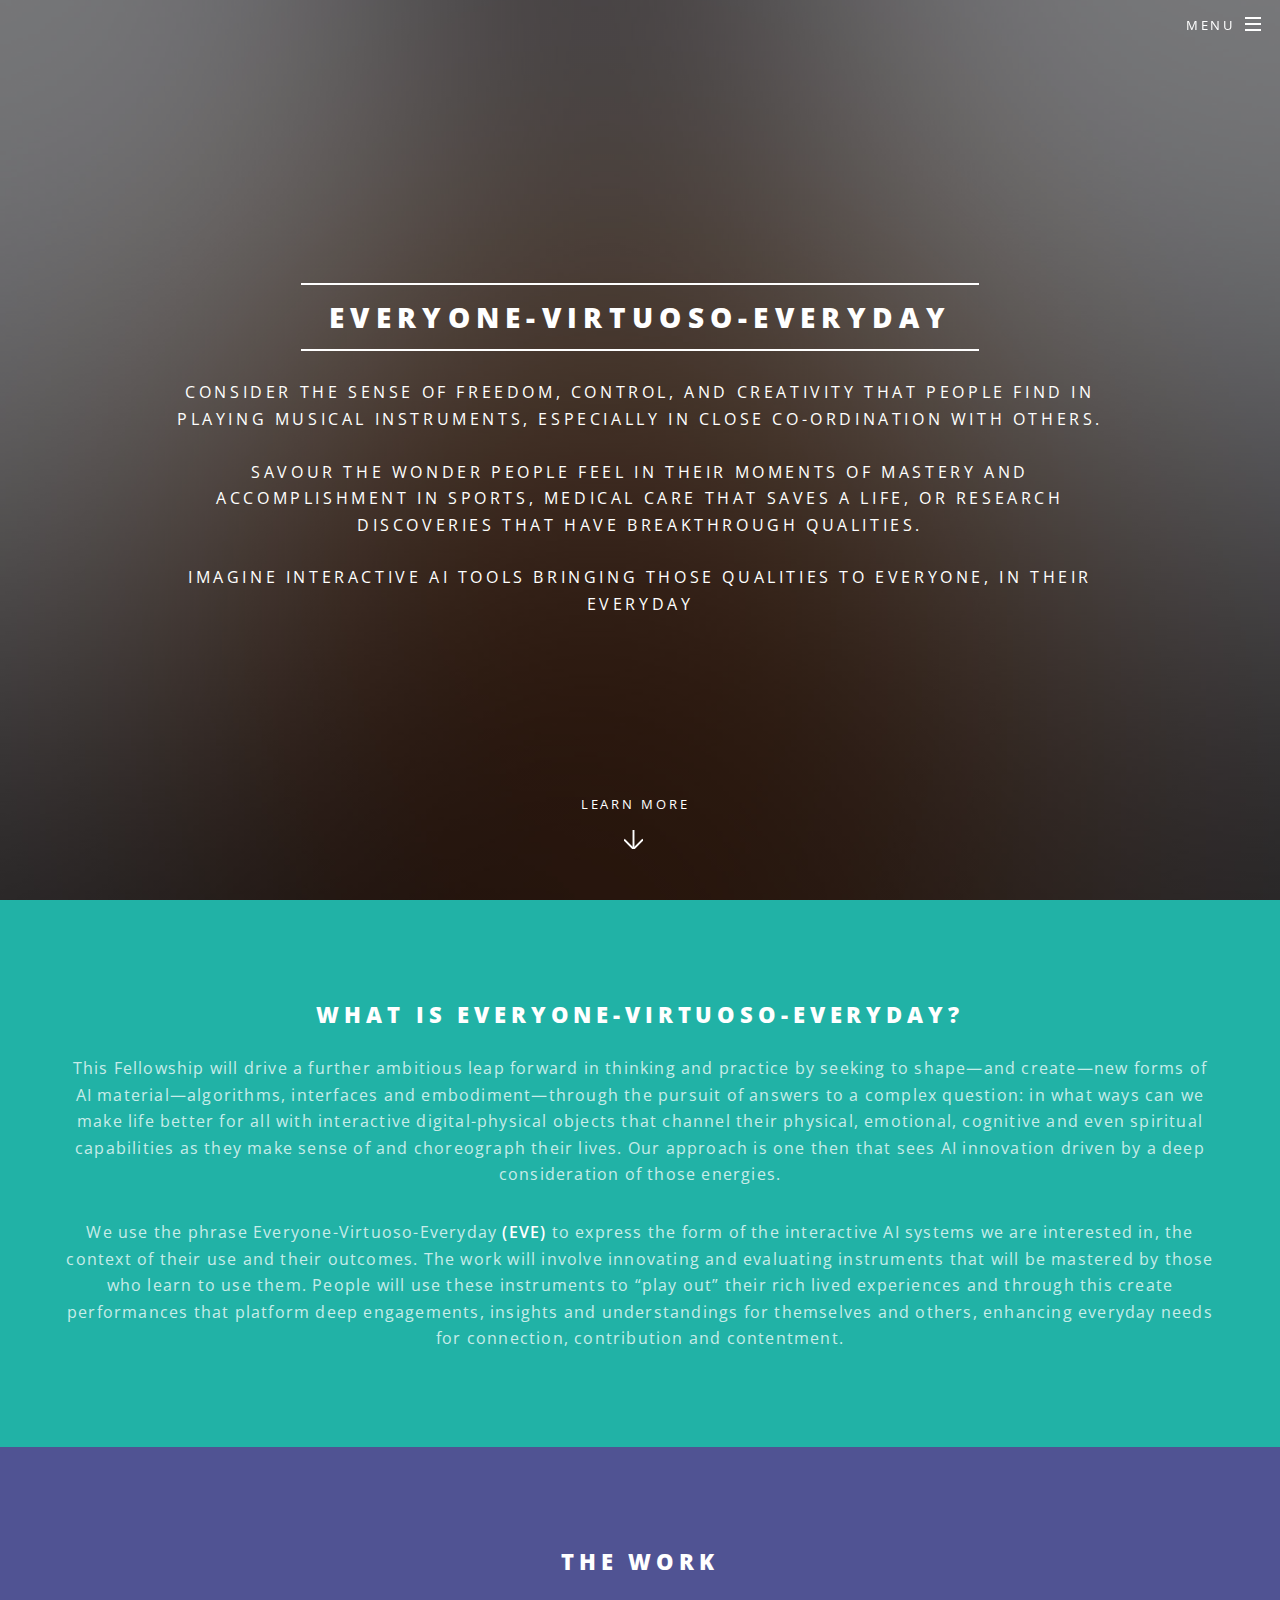
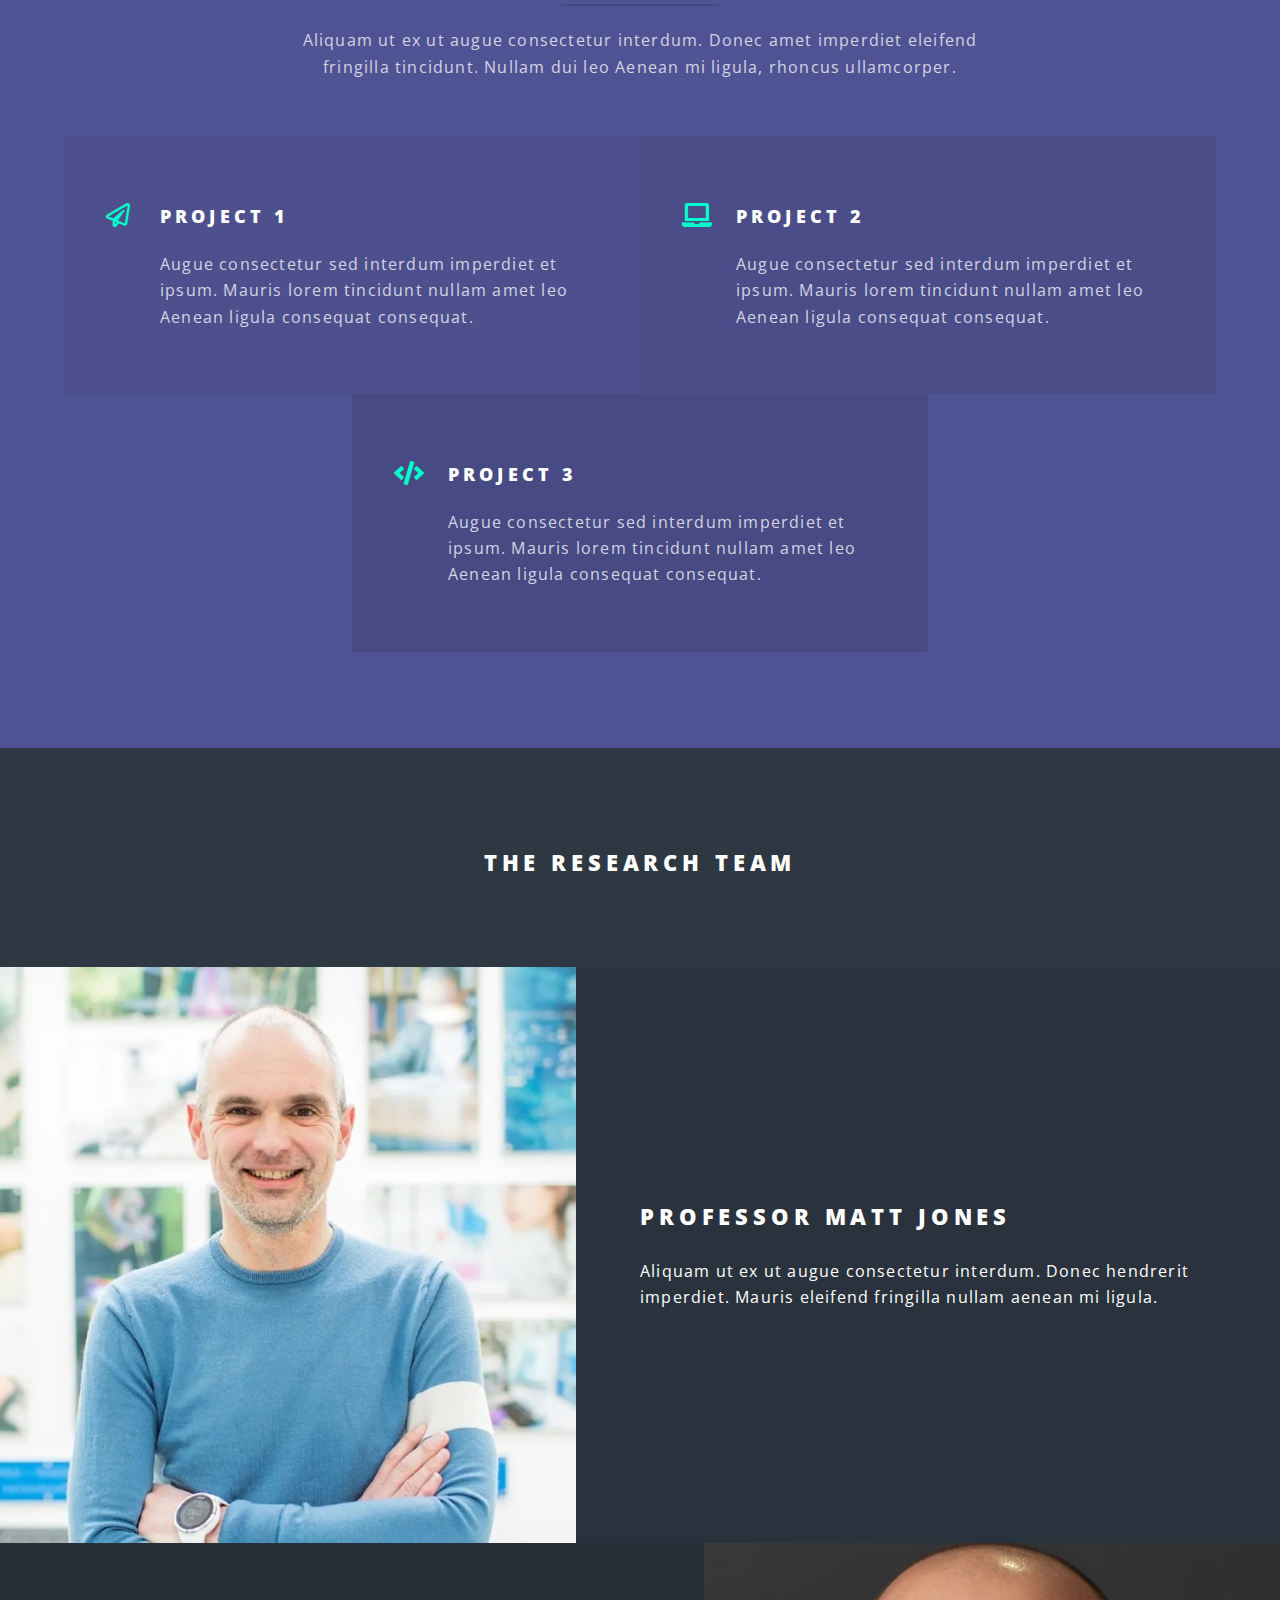
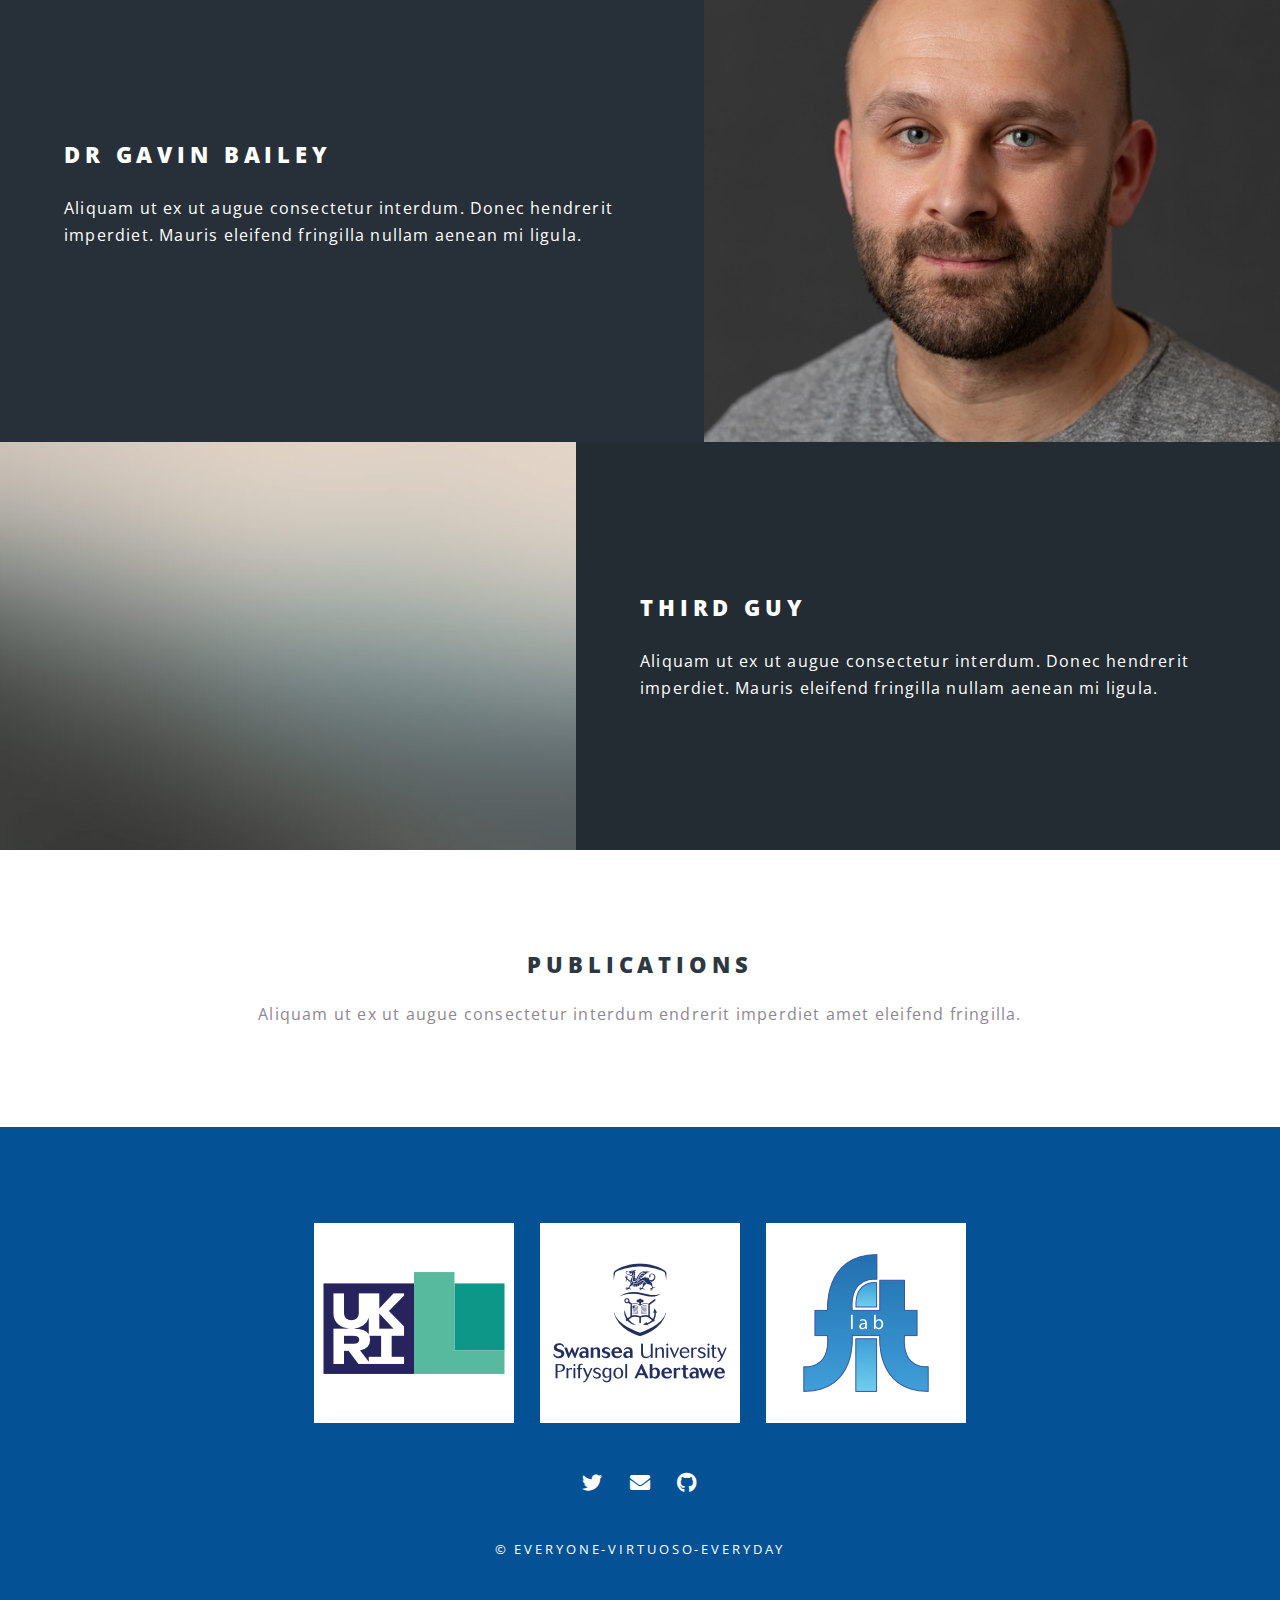
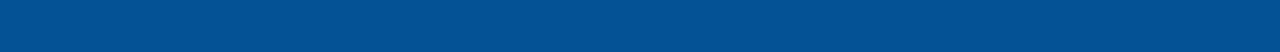
==== index.html @ 002401dd "initial" ====
<!DOCTYPE HTML>
<!--
	Spectral by HTML5 UP
	html5up.net | @ajlkn
	Free for personal and commercial use under the CCA 3.0 license (html5up.net/license)
-->
<html>
	<head>
		<title>Everyone-Virtuoso-Everyday</title>
		<meta charset="utf-8" />
		<meta name="viewport" content="width=device-width, initial-scale=1, user-scalable=no" />
		<link rel="stylesheet" href="assets/css/main.css" />
		<noscript><link rel="stylesheet" href="assets/css/noscript.css" /></noscript>
	</head>
	<body class="landing is-preload">

		<!-- Page Wrapper -->
			<div id="page-wrapper">

				<!-- Header -->
					<header id="header" class="alt">
						<h1><a href="index.html">Everyone-Virtuoso-Everyday</a></h1>
						<nav id="nav">
							<ul>
								<li class="special">
									<a href="#menu" class="menuToggle"><span>Menu</span></a>
									<div id="menu">
										<ul>
											<li><a href="index.html">Home</a></li>
											<li><a href="#Research">What?</a></li>
											<li><a href="#TheWork">The Work</a></li>
											<li><a href="#TheTeam">The Team</a></li>
<!--											<li><a hrefs="#">Log In</a></li>-->
										</ul>
									</div>
								</li>
							</ul>
						</nav>
					</header>

				<!-- Banner -->
					<section id="banner" >
						<div class="inner" >
							<h2>Everyone-Virtuoso-Everyday</h2>
							<p>Consider the sense of freedom, control, and creativity that people find in playing musical instruments, especially in close co-ordination with others.<br><br> 
									Savour the wonder people feel in their moments of mastery and accomplishment in sports, medical care that saves a life, or research discoveries that have breakthrough qualities.
									<br><br> Imagine interactive AI tools bringing those qualities to everyone, in their everyday</p>
						</div>
						<a href="#Research" class="more scrolly">Learn More</a>
					</section>

				<!-- Research -->
					<section id="Research" class="wrapper style1 special">
						<div class="inner">
							<div class="major">
								<h2>What is Everyone-Virtuoso-Everyday?</h2>
								<p>This Fellowship will drive a further ambitious leap forward in thinking and practice by seeking to shape—and create—new forms of AI material—algorithms, interfaces and embodiment—through the pursuit of answers to a complex question: in what ways can we make life better for all with interactive digital-physical objects that channel their physical, emotional, cognitive and even spiritual capabilities as they make sense of and choreograph their lives. Our approach is one then that sees AI innovation driven by a deep consideration of those energies.</p>
								
								<p>We use the phrase Everyone-Virtuoso-Everyday <b>(EVE)</b> to express the form of the interactive AI systems we are interested in, the context of their use and their outcomes. The work will involve innovating and evaluating instruments that will be mastered by those who learn to use them. People will use these instruments to “play out” their rich lived experiences and through this create performances that platform deep engagements, insights and understandings for themselves and others, enhancing everyday needs for connection, contribution and contentment.</p>
							</div>
<!--
							<ul class="icons major">
								<li><span class="icon fa-gem major style1"><span class="label">Lorem</span></span></li>
								<li><span class="icon fa-heart major style2"><span class="label">Ipsum</span></span></li>
								<li><span class="icon solid fa-code major style3"><span class="label">Dolor</span></span></li>
							</ul>
-->
						</div>
					</section>
				
				<!-- TheWork -->
					<section id="TheWork" class="wrapper style3 special">
						<div class="inner">
							<header class="major">
								<h2>The Work</h2>
								<p>Aliquam ut ex ut augue consectetur interdum. Donec amet imperdiet eleifend<br />
								fringilla tincidunt. Nullam dui leo Aenean mi ligula, rhoncus ullamcorper.</p>
							</header>
							<ul class="features">
								<li class="icon fa-paper-plane">
									<h3>Project 1</h3>
									<p>Augue consectetur sed interdum imperdiet et ipsum. Mauris lorem tincidunt nullam amet leo Aenean ligula consequat consequat.</p>
								</li>
								<li class="icon solid fa-laptop">
									<h3>Project 2</h3>
									<p>Augue consectetur sed interdum imperdiet et ipsum. Mauris lorem tincidunt nullam amet leo Aenean ligula consequat consequat.</p>
								</li>
								<li class="icon solid fa-code">
									<h3>Project 3</h3>
									<p>Augue consectetur sed interdum imperdiet et ipsum. Mauris lorem tincidunt nullam amet leo Aenean ligula consequat consequat.</p>
								</li>
<!--
								<li class="icon solid fa-headphones-alt">
									<h3>Project 4</h3>
									<p>Augue consectetur sed interdum imperdiet et ipsum. Mauris lorem tincidunt nullam amet leo Aenean ligula consequat consequat.</p>
								</li>
								<li class="icon fa-heart">
									<h3>Project 5</h3>
									<p>Augue consectetur sed interdum imperdiet et ipsum. Mauris lorem tincidunt nullam amet leo Aenean ligula consequat consequat.</p>
								</li>
								<li class="icon fa-flag">
									<h3>Project 6</h3>
									<p>Augue consectetur sed interdum imperdiet et ipsum. Mauris lorem tincidunt nullam amet leo Aenean ligula consequat consequat.</p>
								</li>
-->
							</ul>
						</div>
					</section>
				
				<!-- TheTeam -->
					<section id="TheTeam" class="wrapper style2 special">
						<div class="inner">
								<h2>The Research Team</h2>
<!--
-->
						</div>
					</section>
					<section id="TheTeamList" class="wrapper alt style2">
						<section class="spotlight">
							<div class="image"><img src="images/Matt_Jones.jpg" alt="" /></div>
							<div class="content">
								<h2>Professor Matt Jones</h2>
								<p>Aliquam ut ex ut augue consectetur interdum. Donec hendrerit imperdiet. Mauris eleifend fringilla nullam aenean mi ligula.</p>
							</div>
						</section>
						<section class="spotlight">
							<div class="image"><img src="images/Gavin_Bailey.jpg" alt="" /></div>
							<div class="content">
								<h2>Dr Gavin Bailey</h2>
								<p>Aliquam ut ex ut augue consectetur interdum. Donec hendrerit imperdiet. Mauris eleifend fringilla nullam aenean mi ligula.</p>
							</div>
						</section>
						<section class="spotlight">
							<div class="image"><img src="images/pic03.jpg" alt="" /></div>
							<div class="content">
								<h2>Third Guy</h2>
								<p>Aliquam ut ex ut augue consectetur interdum. Donec hendrerit imperdiet. Mauris eleifend fringilla nullam aenean mi ligula.</p>
							</div>
						</section>
					</section>

				

				<!-- CTA -->
					<section id="cta" class="wrapper style5 special">
						<div class="major">
							<header>
								<h2>Publications</h2>
								<p>Aliquam ut ex ut augue consectetur interdum endrerit imperdiet amet eleifend fringilla.</p>
							</header>
							
						</div>
					</section>

				<!-- Footer -->
					<footer id="footer">
						<ul class="icons">
							<li><img src="images/epsrc.png" alt="" /></li>
							<li><img src="images/swansea-university.png" alt="" /></li>
							<li><img src="images/fit-lab.png" alt="" /></li>
						</ul>
						<ul class="icons">
							<li><a href="#" class="icon brands fa-twitter"><span class="label">Twitter</span></a></li>
<!--							<li><a href="#" class="icon brands fa-facebook-f"><span class="label">Facebook</span></a></li>-->
<!--							<li><a href="#" class="icon brands fa-instagram"><span class="label">Instagram</span></a></li>-->
<!--							<li><a href="#" class="icon brands fa-dribbble"><span class="label">Dribbble</span></a></li>-->
							<li><a href="#" class="icon solid fa-envelope"><span class="label">Email</span></a></li>
							<li><a href="#" class="icon brands fa-github"><span class="label">Github</span></a></li>
						</ul>
						<ul class="copyright">
							<li>&copy; Everyone-Virtuoso-Everyday</li>
<!--							<li>Design: <a href="http://html5up.net">HTML5 UP</a></li>-->
						</ul>
					</footer>

			</div>

		<!-- Scripts -->
			<script src="assets/js/jquery.min.js"></script>
			<script src="assets/js/jquery.scrollex.min.js"></script>
			<script src="assets/js/jquery.scrolly.min.js"></script>
			<script src="assets/js/browser.min.js"></script>
			<script src="assets/js/breakpoints.min.js"></script>
			<script src="assets/js/util.js"></script>
			<script src="assets/js/main.js"></script>

	</body>
</html>
---- assets/css/main.css ----
@import url(fontawesome-all.min.css);
@import url("https://fonts.googleapis.com/css?family=Open+Sans:400,400italic,600,600italic,800,800italic");

/*
	Spectral by HTML5 UP
	html5up.net | @ajlkn
	Free for personal and commercial use under the CCA 3.0 license (html5up.net/license)
*/

html, body, div, span, applet, object,
iframe, h1, h2, h3, h4, h5, h6, p, blockquote,
pre, a, abbr, acronym, address, big, cite,
code, del, dfn, em, img, ins, kbd, q, s, samp,
small, strike, strong, sub, sup, tt, var, b,
u, i, center, dl, dt, dd, ol, ul, li, fieldset,
form, label, legend, table, caption, tbody,
tfoot, thead, tr, th, td, article, aside,
canvas, details, embed, figure, figcaption,
footer, header, hgroup, menu, nav, output, ruby,
section, summary, time, mark, audio, video {
	margin: 0;
	padding: 0;
	border: 0;
	font-size: 100%;
	font: inherit;
	vertical-align: baseline;}

article, aside, details, figcaption, figure,
footer, header, hgroup, menu, nav, section {
	display: block;}

body {
	line-height: 1;
}

ol, ul {
	list-style: none;
}

blockquote, q {
	quotes: none;
}

	blockquote:before, blockquote:after, q:before, q:after {
		content: '';
		content: none;
	}

table {
	border-collapse: collapse;
	border-spacing: 0;
}

body {
	-webkit-text-size-adjust: none;
}

mark {
	background-color: transparent;
	color: inherit;
}

input::-moz-focus-inner {
	border: 0;
	padding: 0;
}

input, select, textarea {
	-moz-appearance: none;
	-webkit-appearance: none;
	-ms-appearance: none;
	appearance: none;
}

/* Basic */

	@-ms-viewport {
		width: device-width;
	}

	html {
		box-sizing: border-box;
	}

	*, *:before, *:after {
		box-sizing: inherit;
	}

	body {
		background: #2e3842;
	}

		body.is-preload *, body.is-preload *:before, body.is-preload *:after {
			-moz-animation: none !important;
			-webkit-animation: none !important;
			-ms-animation: none !important;
			animation: none !important;
			-moz-transition: none !important;
			-webkit-transition: none !important;
			-ms-transition: none !important;
			transition: none !important;
		}

	body, input, select, textarea {
		color: #fff;
		font-family: "Open Sans", Helvetica, sans-serif;
		font-size: 15pt;
		font-weight: 400;
		letter-spacing: 0.075em;
		line-height: 1.65em;
	}

		@media screen and (max-width: 1680px) {

			body, input, select, textarea {
				font-size: 13pt;
			}

		}

		@media screen and (max-width: 1280px) {

			body, input, select, textarea {
				font-size: 12pt;
			}

		}

		@media screen and (max-width: 736px) {

			body, input, select, textarea {
				font-size: 11pt;
				letter-spacing: 0.0375em;
			}

		}

	a {
		-moz-transition: color 0.2s ease, border-bottom-color 0.2s ease;
		-webkit-transition: color 0.2s ease, border-bottom-color 0.2s ease;
		-ms-transition: color 0.2s ease, border-bottom-color 0.2s ease;
		transition: color 0.2s ease, border-bottom-color 0.2s ease;
		border-bottom: dotted 1px;
		color: inherit;
		text-decoration: none;
	}

		a:hover {
			border-bottom-color: transparent;
		}

	strong, b {
		color: #fff;
		font-weight: 600;
	}

	em, i {
		font-style: italic;
	}

	p {
		margin: 0 0 2em 0;
	}

	h1, h2, h3, h4, h5, h6 {
		color: #fff;
		font-weight: 800;
		letter-spacing: 0.225em;
		line-height: 1em;
		margin: 0 0 1em 0;
		text-transform: uppercase;
	}

		h1 a, h2 a, h3 a, h4 a, h5 a, h6 a {
			color: inherit;
			text-decoration: none;
		}

	h2 {
		font-size: 1.35em;
		line-height: 1.75em;
	}

		@media screen and (max-width: 736px) {

			h2 {
				font-size: 1.1em;
				line-height: 1.65em;
			}

		}

	h3 {
		font-size: 1.15em;
		line-height: 1.75em;
	}

		@media screen and (max-width: 736px) {

			h3 {
				font-size: 1em;
				line-height: 1.65em;
			}

		}

	h4 {
		font-size: 1em;
		line-height: 1.5em;
	}

	h5 {
		font-size: 0.8em;
		line-height: 1.5em;
	}

	h6 {
		font-size: 0.7em;
		line-height: 1.5em;
	}

	sub {
		font-size: 0.8em;
		position: relative;
		top: 0.5em;
	}

	sup {
		font-size: 0.8em;
		position: relative;
		top: -0.5em;
	}

	hr {
		border: 0;
		border-bottom: solid 2px #fff;
		margin: 3em 0;
	}

		hr.major {
			margin: 4.5em 0;
		}

	blockquote {
		border-left: solid 4px #fff;
		font-style: italic;
		margin: 0 0 2em 0;
		padding: 0.5em 0 0.5em 2em;
	}

	code {
		background: rgba(144, 144, 144, 0.25);
		border-radius: 3px;
		font-family: "Courier New", monospace;
		font-size: 0.9em;
		letter-spacing: 0;
		margin: 0 0.25em;
		padding: 0.25em 0.65em;
	}

	pre {
		-webkit-overflow-scrolling: touch;
		font-family: "Courier New", monospace;
		font-size: 0.9em;
		margin: 0 0 2em 0;
	}

		pre code {
			display: block;
			line-height: 1.75em;
			padding: 1em 1.5em;
			overflow-x: auto;
		}

	.align-left {
		text-align: left;
	}

	.align-center {
		text-align: center;
	}

	.align-right {
		text-align: right;
	}

/* Row */

	.row {
		display: flex;
		flex-wrap: wrap;
		box-sizing: border-box;
		align-items: stretch;
	}

		.row > * {
			box-sizing: border-box;
		}

		.row.gtr-uniform > * > :last-child {
			margin-bottom: 0;
		}

		.row.aln-left {
			justify-content: flex-start;
		}

		.row.aln-center {
			justify-content: center;
		}

		.row.aln-right {
			justify-content: flex-end;
		}

		.row.aln-top {
			align-items: flex-start;
		}

		.row.aln-middle {
			align-items: center;
		}

		.row.aln-bottom {
			align-items: flex-end;
		}

		.row > .imp {
			order: -1;
		}

		.row > .col-1 {
			width: 8.33333%;
		}

		.row > .off-1 {
			margin-left: 8.33333%;
		}

		.row > .col-2 {
			width: 16.66667%;
		}

		.row > .off-2 {
			margin-left: 16.66667%;
		}

		.row > .col-3 {
			width: 25%;
		}

		.row > .off-3 {
			margin-left: 25%;
		}

		.row > .col-4 {
			width: 33.33333%;
		}

		.row > .off-4 {
			margin-left: 33.33333%;
		}

		.row > .col-5 {
			width: 41.66667%;
		}

		.row > .off-5 {
			margin-left: 41.66667%;
		}

		.row > .col-6 {
			width: 50%;
		}

		.row > .off-6 {
			margin-left: 50%;
		}

		.row > .col-7 {
			width: 58.33333%;
		}

		.row > .off-7 {
			margin-left: 58.33333%;
		}

		.row > .col-8 {
			width: 66.66667%;
		}

		.row > .off-8 {
			margin-left: 66.66667%;
		}

		.row > .col-9 {
			width: 75%;
		}

		.row > .off-9 {
			margin-left: 75%;
		}

		.row > .col-10 {
			width: 83.33333%;
		}

		.row > .off-10 {
			margin-left: 83.33333%;
		}

		.row > .col-11 {
			width: 91.66667%;
		}

		.row > .off-11 {
			margin-left: 91.66667%;
		}

		.row > .col-12 {
			width: 100%;
		}

		.row > .off-12 {
			margin-left: 100%;
		}

		.row.gtr-0 {
			margin-top: 0;
			margin-left: 0em;
		}

			.row.gtr-0 > * {
				padding: 0 0 0 0em;
			}

			.row.gtr-0.gtr-uniform {
				margin-top: 0em;
			}

				.row.gtr-0.gtr-uniform > * {
					padding-top: 0em;
				}

		.row.gtr-25 {
			margin-top: 0;
			margin-left: -0.375em;
		}

			.row.gtr-25 > * {
				padding: 0 0 0 0.375em;
			}

			.row.gtr-25.gtr-uniform {
				margin-top: -0.375em;
			}

				.row.gtr-25.gtr-uniform > * {
					padding-top: 0.375em;
				}

		.row.gtr-50 {
			margin-top: 0;
			margin-left: -0.75em;
		}

			.row.gtr-50 > * {
				padding: 0 0 0 0.75em;
			}

			.row.gtr-50.gtr-uniform {
				margin-top: -0.75em;
			}

				.row.gtr-50.gtr-uniform > * {
					padding-top: 0.75em;
				}

		.row {
			margin-top: 0;
			margin-left: -1.5em;
		}

			.row > * {
				padding: 0 0 0 1.5em;
			}

			.row.gtr-uniform {
				margin-top: -1.5em;
			}

				.row.gtr-uniform > * {
					padding-top: 1.5em;
				}

		.row.gtr-150 {
			margin-top: 0;
			margin-left: -2.25em;
		}

			.row.gtr-150 > * {
				padding: 0 0 0 2.25em;
			}

			.row.gtr-150.gtr-uniform {
				margin-top: -2.25em;
			}

				.row.gtr-150.gtr-uniform > * {
					padding-top: 2.25em;
				}

		.row.gtr-200 {
			margin-top: 0;
			margin-left: -3em;
		}

			.row.gtr-200 > * {
				padding: 0 0 0 3em;
			}

			.row.gtr-200.gtr-uniform {
				margin-top: -3em;
			}

				.row.gtr-200.gtr-uniform > * {
					padding-top: 3em;
				}

		@media screen and (max-width: 1680px) {

			.row {
				display: flex;
				flex-wrap: wrap;
				box-sizing: border-box;
				align-items: stretch;
			}

				.row > * {
					box-sizing: border-box;
				}

				.row.gtr-uniform > * > :last-child {
					margin-bottom: 0;
				}

				.row.aln-left {
					justify-content: flex-start;
				}

				.row.aln-center {
					justify-content: center;
				}

				.row.aln-right {
					justify-content: flex-end;
				}

				.row.aln-top {
					align-items: flex-start;
				}

				.row.aln-middle {
					align-items: center;
				}

				.row.aln-bottom {
					align-items: flex-end;
				}

				.row > .imp-xlarge {
					order: -1;
				}

				.row > .col-1-xlarge {
					width: 8.33333%;
				}

				.row > .off-1-xlarge {
					margin-left: 8.33333%;
				}

				.row > .col-2-xlarge {
					width: 16.66667%;
				}

				.row > .off-2-xlarge {
					margin-left: 16.66667%;
				}

				.row > .col-3-xlarge {
					width: 25%;
				}

				.row > .off-3-xlarge {
					margin-left: 25%;
				}

				.row > .col-4-xlarge {
					width: 33.33333%;
				}

				.row > .off-4-xlarge {
					margin-left: 33.33333%;
				}

				.row > .col-5-xlarge {
					width: 41.66667%;
				}

				.row > .off-5-xlarge {
					margin-left: 41.66667%;
				}

				.row > .col-6-xlarge {
					width: 50%;
				}

				.row > .off-6-xlarge {
					margin-left: 50%;
				}

				.row > .col-7-xlarge {
					width: 58.33333%;
				}

				.row > .off-7-xlarge {
					margin-left: 58.33333%;
				}

				.row > .col-8-xlarge {
					width: 66.66667%;
				}

				.row > .off-8-xlarge {
					margin-left: 66.66667%;
				}

				.row > .col-9-xlarge {
					width: 75%;
				}

				.row > .off-9-xlarge {
					margin-left: 75%;
				}

				.row > .col-10-xlarge {
					width: 83.33333%;
				}

				.row > .off-10-xlarge {
					margin-left: 83.33333%;
				}

				.row > .col-11-xlarge {
					width: 91.66667%;
				}

				.row > .off-11-xlarge {
					margin-left: 91.66667%;
				}

				.row > .col-12-xlarge {
					width: 100%;
				}

				.row > .off-12-xlarge {
					margin-left: 100%;
				}

				.row.gtr-0 {
					margin-top: 0;
					margin-left: 0em;
				}

					.row.gtr-0 > * {
						padding: 0 0 0 0em;
					}

					.row.gtr-0.gtr-uniform {
						margin-top: 0em;
					}

						.row.gtr-0.gtr-uniform > * {
							padding-top: 0em;
						}

				.row.gtr-25 {
					margin-top: 0;
					margin-left: -0.375em;
				}

					.row.gtr-25 > * {
						padding: 0 0 0 0.375em;
					}

					.row.gtr-25.gtr-uniform {
						margin-top: -0.375em;
					}

						.row.gtr-25.gtr-uniform > * {
							padding-top: 0.375em;
						}

				.row.gtr-50 {
					margin-top: 0;
					margin-left: -0.75em;
				}

					.row.gtr-50 > * {
						padding: 0 0 0 0.75em;
					}

					.row.gtr-50.gtr-uniform {
						margin-top: -0.75em;
					}

						.row.gtr-50.gtr-uniform > * {
							padding-top: 0.75em;
						}

				.row {
					margin-top: 0;
					margin-left: -1.5em;
				}

					.row > * {
						padding: 0 0 0 1.5em;
					}

					.row.gtr-uniform {
						margin-top: -1.5em;
					}

						.row.gtr-uniform > * {
							padding-top: 1.5em;
						}

				.row.gtr-150 {
					margin-top: 0;
					margin-left: -2.25em;
				}

					.row.gtr-150 > * {
						padding: 0 0 0 2.25em;
					}

					.row.gtr-150.gtr-uniform {
						margin-top: -2.25em;
					}

						.row.gtr-150.gtr-uniform > * {
							padding-top: 2.25em;
						}

				.row.gtr-200 {
					margin-top: 0;
					margin-left: -3em;
				}

					.row.gtr-200 > * {
						padding: 0 0 0 3em;
					}

					.row.gtr-200.gtr-uniform {
						margin-top: -3em;
					}

						.row.gtr-200.gtr-uniform > * {
							padding-top: 3em;
						}

		}

		@media screen and (max-width: 1280px) {

			.row {
				display: flex;
				flex-wrap: wrap;
				box-sizing: border-box;
				align-items: stretch;
			}

				.row > * {
					box-sizing: border-box;
				}

				.row.gtr-uniform > * > :last-child {
					margin-bottom: 0;
				}

				.row.aln-left {
					justify-content: flex-start;
				}

				.row.aln-center {
					justify-content: center;
				}

				.row.aln-right {
					justify-content: flex-end;
				}

				.row.aln-top {
					align-items: flex-start;
				}

				.row.aln-middle {
					align-items: center;
				}

				.row.aln-bottom {
					align-items: flex-end;
				}

				.row > .imp-large {
					order: -1;
				}

				.row > .col-1-large {
					width: 8.33333%;
				}

				.row > .off-1-large {
					margin-left: 8.33333%;
				}

				.row > .col-2-large {
					width: 16.66667%;
				}

				.row > .off-2-large {
					margin-left: 16.66667%;
				}

				.row > .col-3-large {
					width: 25%;
				}

				.row > .off-3-large {
					margin-left: 25%;
				}

				.row > .col-4-large {
					width: 33.33333%;
				}

				.row > .off-4-large {
					margin-left: 33.33333%;
				}

				.row > .col-5-large {
					width: 41.66667%;
				}

				.row > .off-5-large {
					margin-left: 41.66667%;
				}

				.row > .col-6-large {
					width: 50%;
				}

				.row > .off-6-large {
					margin-left: 50%;
				}

				.row > .col-7-large {
					width: 58.33333%;
				}

				.row > .off-7-large {
					margin-left: 58.33333%;
				}

				.row > .col-8-large {
					width: 66.66667%;
				}

				.row > .off-8-large {
					margin-left: 66.66667%;
				}

				.row > .col-9-large {
					width: 75%;
				}

				.row > .off-9-large {
					margin-left: 75%;
				}

				.row > .col-10-large {
					width: 83.33333%;
				}

				.row > .off-10-large {
					margin-left: 83.33333%;
				}

				.row > .col-11-large {
					width: 91.66667%;
				}

				.row > .off-11-large {
					margin-left: 91.66667%;
				}

				.row > .col-12-large {
					width: 100%;
				}

				.row > .off-12-large {
					margin-left: 100%;
				}

				.row.gtr-0 {
					margin-top: 0;
					margin-left: 0em;
				}

					.row.gtr-0 > * {
						padding: 0 0 0 0em;
					}

					.row.gtr-0.gtr-uniform {
						margin-top: 0em;
					}

						.row.gtr-0.gtr-uniform > * {
							padding-top: 0em;
						}

				.row.gtr-25 {
					margin-top: 0;
					margin-left: -0.375em;
				}

					.row.gtr-25 > * {
						padding: 0 0 0 0.375em;
					}

					.row.gtr-25.gtr-uniform {
						margin-top: -0.375em;
					}

						.row.gtr-25.gtr-uniform > * {
							padding-top: 0.375em;
						}

				.row.gtr-50 {
					margin-top: 0;
					margin-left: -0.75em;
				}

					.row.gtr-50 > * {
						padding: 0 0 0 0.75em;
					}

					.row.gtr-50.gtr-uniform {
						margin-top: -0.75em;
					}

						.row.gtr-50.gtr-uniform > * {
							padding-top: 0.75em;
						}

				.row {
					margin-top: 0;
					margin-left: -1.5em;
				}

					.row > * {
						padding: 0 0 0 1.5em;
					}

					.row.gtr-uniform {
						margin-top: -1.5em;
					}

						.row.gtr-uniform > * {
							padding-top: 1.5em;
						}

				.row.gtr-150 {
					margin-top: 0;
					margin-left: -2.25em;
				}

					.row.gtr-150 > * {
						padding: 0 0 0 2.25em;
					}

					.row.gtr-150.gtr-uniform {
						margin-top: -2.25em;
					}

						.row.gtr-150.gtr-uniform > * {
							padding-top: 2.25em;
						}

				.row.gtr-200 {
					margin-top: 0;
					margin-left: -3em;
				}

					.row.gtr-200 > * {
						padding: 0 0 0 3em;
					}

					.row.gtr-200.gtr-uniform {
						margin-top: -3em;
					}

						.row.gtr-200.gtr-uniform > * {
							padding-top: 3em;
						}

		}

		@media screen and (max-width: 980px) {

			.row {
				display: flex;
				flex-wrap: wrap;
				box-sizing: border-box;
				align-items: stretch;
			}

				.row > * {
					box-sizing: border-box;
				}

				.row.gtr-uniform > * > :last-child {
					margin-bottom: 0;
				}

				.row.aln-left {
					justify-content: flex-start;
				}

				.row.aln-center {
					justify-content: center;
				}

				.row.aln-right {
					justify-content: flex-end;
				}

				.row.aln-top {
					align-items: flex-start;
				}

				.row.aln-middle {
					align-items: center;
				}

				.row.aln-bottom {
					align-items: flex-end;
				}

				.row > .imp-medium {
					order: -1;
				}

				.row > .col-1-medium {
					width: 8.33333%;
				}

				.row > .off-1-medium {
					margin-left: 8.33333%;
				}

				.row > .col-2-medium {
					width: 16.66667%;
				}

				.row > .off-2-medium {
					margin-left: 16.66667%;
				}

				.row > .col-3-medium {
					width: 25%;
				}

				.row > .off-3-medium {
					margin-left: 25%;
				}

				.row > .col-4-medium {
					width: 33.33333%;
				}

				.row > .off-4-medium {
					margin-left: 33.33333%;
				}

				.row > .col-5-medium {
					width: 41.66667%;
				}

				.row > .off-5-medium {
					margin-left: 41.66667%;
				}

				.row > .col-6-medium {
					width: 50%;
				}

				.row > .off-6-medium {
					margin-left: 50%;
				}

				.row > .col-7-medium {
					width: 58.33333%;
				}

				.row > .off-7-medium {
					margin-left: 58.33333%;
				}

				.row > .col-8-medium {
					width: 66.66667%;
				}

				.row > .off-8-medium {
					margin-left: 66.66667%;
				}

				.row > .col-9-medium {
					width: 75%;
				}

				.row > .off-9-medium {
					margin-left: 75%;
				}

				.row > .col-10-medium {
					width: 83.33333%;
				}

				.row > .off-10-medium {
					margin-left: 83.33333%;
				}

				.row > .col-11-medium {
					width: 91.66667%;
				}

				.row > .off-11-medium {
					margin-left: 91.66667%;
				}

				.row > .col-12-medium {
					width: 100%;
				}

				.row > .off-12-medium {
					margin-left: 100%;
				}

				.row.gtr-0 {
					margin-top: 0;
					margin-left: 0em;
				}

					.row.gtr-0 > * {
						padding: 0 0 0 0em;
					}

					.row.gtr-0.gtr-uniform {
						margin-top: 0em;
					}

						.row.gtr-0.gtr-uniform > * {
							padding-top: 0em;
						}

				.row.gtr-25 {
					margin-top: 0;
					margin-left: -0.375em;
				}

					.row.gtr-25 > * {
						padding: 0 0 0 0.375em;
					}

					.row.gtr-25.gtr-uniform {
						margin-top: -0.375em;
					}

						.row.gtr-25.gtr-uniform > * {
							padding-top: 0.375em;
						}

				.row.gtr-50 {
					margin-top: 0;
					margin-left: -0.75em;
				}

					.row.gtr-50 > * {
						padding: 0 0 0 0.75em;
					}

					.row.gtr-50.gtr-uniform {
						margin-top: -0.75em;
					}

						.row.gtr-50.gtr-uniform > * {
							padding-top: 0.75em;
						}

				.row {
					margin-top: 0;
					margin-left: -1.5em;
				}

					.row > * {
						padding: 0 0 0 1.5em;
					}

					.row.gtr-uniform {
						margin-top: -1.5em;
					}

						.row.gtr-uniform > * {
							padding-top: 1.5em;
						}

				.row.gtr-150 {
					margin-top: 0;
					margin-left: -2.25em;
				}

					.row.gtr-150 > * {
						padding: 0 0 0 2.25em;
					}

					.row.gtr-150.gtr-uniform {
						margin-top: -2.25em;
					}

						.row.gtr-150.gtr-uniform > * {
							padding-top: 2.25em;
						}

				.row.gtr-200 {
					margin-top: 0;
					margin-left: -3em;
				}

					.row.gtr-200 > * {
						padding: 0 0 0 3em;
					}

					.row.gtr-200.gtr-uniform {
						margin-top: -3em;
					}

						.row.gtr-200.gtr-uniform > * {
							padding-top: 3em;
						}

		}

		@media screen and (max-width: 736px) {

			.row {
				display: flex;
				flex-wrap: wrap;
				box-sizing: border-box;
				align-items: stretch;
			}

				.row > * {
					box-sizing: border-box;
				}

				.row.gtr-uniform > * > :last-child {
					margin-bottom: 0;
				}

				.row.aln-left {
					justify-content: flex-start;
				}

				.row.aln-center {
					justify-content: center;
				}

				.row.aln-right {
					justify-content: flex-end;
				}

				.row.aln-top {
					align-items: flex-start;
				}

				.row.aln-middle {
					align-items: center;
				}

				.row.aln-bottom {
					align-items: flex-end;
				}

				.row > .imp-small {
					order: -1;
				}

				.row > .col-1-small {
					width: 8.33333%;
				}

				.row > .off-1-small {
					margin-left: 8.33333%;
				}

				.row > .col-2-small {
					width: 16.66667%;
				}

				.row > .off-2-small {
					margin-left: 16.66667%;
				}

				.row > .col-3-small {
					width: 25%;
				}

				.row > .off-3-small {
					margin-left: 25%;
				}

				.row > .col-4-small {
					width: 33.33333%;
				}

				.row > .off-4-small {
					margin-left: 33.33333%;
				}

				.row > .col-5-small {
					width: 41.66667%;
				}

				.row > .off-5-small {
					margin-left: 41.66667%;
				}

				.row > .col-6-small {
					width: 50%;
				}

				.row > .off-6-small {
					margin-left: 50%;
				}

				.row > .col-7-small {
					width: 58.33333%;
				}

				.row > .off-7-small {
					margin-left: 58.33333%;
				}

				.row > .col-8-small {
					width: 66.66667%;
				}

				.row > .off-8-small {
					margin-left: 66.66667%;
				}

				.row > .col-9-small {
					width: 75%;
				}

				.row > .off-9-small {
					margin-left: 75%;
				}

				.row > .col-10-small {
					width: 83.33333%;
				}

				.row > .off-10-small {
					margin-left: 83.33333%;
				}

				.row > .col-11-small {
					width: 91.66667%;
				}

				.row > .off-11-small {
					margin-left: 91.66667%;
				}

				.row > .col-12-small {
					width: 100%;
				}

				.row > .off-12-small {
					margin-left: 100%;
				}

				.row.gtr-0 {
					margin-top: 0;
					margin-left: 0em;
				}

					.row.gtr-0 > * {
						padding: 0 0 0 0em;
					}

					.row.gtr-0.gtr-uniform {
						margin-top: 0em;
					}

						.row.gtr-0.gtr-uniform > * {
							padding-top: 0em;
						}

				.row.gtr-25 {
					margin-top: 0;
					margin-left: -0.375em;
				}

					.row.gtr-25 > * {
						padding: 0 0 0 0.375em;
					}

					.row.gtr-25.gtr-uniform {
						margin-top: -0.375em;
					}

						.row.gtr-25.gtr-uniform > * {
							padding-top: 0.375em;
						}

				.row.gtr-50 {
					margin-top: 0;
					margin-left: -0.75em;
				}

					.row.gtr-50 > * {
						padding: 0 0 0 0.75em;
					}

					.row.gtr-50.gtr-uniform {
						margin-top: -0.75em;
					}

						.row.gtr-50.gtr-uniform > * {
							padding-top: 0.75em;
						}

				.row {
					margin-top: 0;
					margin-left: -1.5em;
				}

					.row > * {
						padding: 0 0 0 1.5em;
					}

					.row.gtr-uniform {
						margin-top: -1.5em;
					}

						.row.gtr-uniform > * {
							padding-top: 1.5em;
						}

				.row.gtr-150 {
					margin-top: 0;
					margin-left: -2.25em;
				}

					.row.gtr-150 > * {
						padding: 0 0 0 2.25em;
					}

					.row.gtr-150.gtr-uniform {
						margin-top: -2.25em;
					}

						.row.gtr-150.gtr-uniform > * {
							padding-top: 2.25em;
						}

				.row.gtr-200 {
					margin-top: 0;
					margin-left: -3em;
				}

					.row.gtr-200 > * {
						padding: 0 0 0 3em;
					}

					.row.gtr-200.gtr-uniform {
						margin-top: -3em;
					}

						.row.gtr-200.gtr-uniform > * {
							padding-top: 3em;
						}

		}

		@media screen and (max-width: 480px) {

			.row {
				display: flex;
				flex-wrap: wrap;
				box-sizing: border-box;
				align-items: stretch;
			}

				.row > * {
					box-sizing: border-box;
				}

				.row.gtr-uniform > * > :last-child {
					margin-bottom: 0;
				}

				.row.aln-left {
					justify-content: flex-start;
				}

				.row.aln-center {
					justify-content: center;
				}

				.row.aln-right {
					justify-content: flex-end;
				}

				.row.aln-top {
					align-items: flex-start;
				}

				.row.aln-middle {
					align-items: center;
				}

				.row.aln-bottom {
					align-items: flex-end;
				}

				.row > .imp-xsmall {
					order: -1;
				}

				.row > .col-1-xsmall {
					width: 8.33333%;
				}

				.row > .off-1-xsmall {
					margin-left: 8.33333%;
				}

				.row > .col-2-xsmall {
					width: 16.66667%;
				}

				.row > .off-2-xsmall {
					margin-left: 16.66667%;
				}

				.row > .col-3-xsmall {
					width: 25%;
				}

				.row > .off-3-xsmall {
					margin-left: 25%;
				}

				.row > .col-4-xsmall {
					width: 33.33333%;
				}

				.row > .off-4-xsmall {
					margin-left: 33.33333%;
				}

				.row > .col-5-xsmall {
					width: 41.66667%;
				}

				.row > .off-5-xsmall {
					margin-left: 41.66667%;
				}

				.row > .col-6-xsmall {
					width: 50%;
				}

				.row > .off-6-xsmall {
					margin-left: 50%;
				}

				.row > .col-7-xsmall {
					width: 58.33333%;
				}

				.row > .off-7-xsmall {
					margin-left: 58.33333%;
				}

				.row > .col-8-xsmall {
					width: 66.66667%;
				}

				.row > .off-8-xsmall {
					margin-left: 66.66667%;
				}

				.row > .col-9-xsmall {
					width: 75%;
				}

				.row > .off-9-xsmall {
					margin-left: 75%;
				}

				.row > .col-10-xsmall {
					width: 83.33333%;
				}

				.row > .off-10-xsmall {
					margin-left: 83.33333%;
				}

				.row > .col-11-xsmall {
					width: 91.66667%;
				}

				.row > .off-11-xsmall {
					margin-left: 91.66667%;
				}

				.row > .col-12-xsmall {
					width: 100%;
				}

				.row > .off-12-xsmall {
					margin-left: 100%;
				}

				.row.gtr-0 {
					margin-top: 0;
					margin-left: 0em;
				}

					.row.gtr-0 > * {
						padding: 0 0 0 0em;
					}

					.row.gtr-0.gtr-uniform {
						margin-top: 0em;
					}

						.row.gtr-0.gtr-uniform > * {
							padding-top: 0em;
						}

				.row.gtr-25 {
					margin-top: 0;
					margin-left: -0.375em;
				}

					.row.gtr-25 > * {
						padding: 0 0 0 0.375em;
					}

					.row.gtr-25.gtr-uniform {
						margin-top: -0.375em;
					}

						.row.gtr-25.gtr-uniform > * {
							padding-top: 0.375em;
						}

				.row.gtr-50 {
					margin-top: 0;
					margin-left: -0.75em;
				}

					.row.gtr-50 > * {
						padding: 0 0 0 0.75em;
					}

					.row.gtr-50.gtr-uniform {
						margin-top: -0.75em;
					}

						.row.gtr-50.gtr-uniform > * {
							padding-top: 0.75em;
						}

				.row {
					margin-top: 0;
					margin-left: -1.5em;
				}

					.row > * {
						padding: 0 0 0 1.5em;
					}

					.row.gtr-uniform {
						margin-top: -1.5em;
					}

						.row.gtr-uniform > * {
							padding-top: 1.5em;
						}

				.row.gtr-150 {
					margin-top: 0;
					margin-left: -2.25em;
				}

					.row.gtr-150 > * {
						padding: 0 0 0 2.25em;
					}

					.row.gtr-150.gtr-uniform {
						margin-top: -2.25em;
					}

						.row.gtr-150.gtr-uniform > * {
							padding-top: 2.25em;
						}

				.row.gtr-200 {
					margin-top: 0;
					margin-left: -3em;
				}

					.row.gtr-200 > * {
						padding: 0 0 0 3em;
					}

					.row.gtr-200.gtr-uniform {
						margin-top: -3em;
					}

						.row.gtr-200.gtr-uniform > * {
							padding-top: 3em;
						}

		}

/* Section/Article */

	section.special, article.special {
		text-align: center;
	}

	header p {
		color: rgba(255, 255, 255, 0.5);
		position: relative;
		top: -0.25em;
	}

	header h3 + p {
		font-size: 1.1em;
	}

	header h4 + p,
	header h5 + p,
	header h6 + p {
		font-size: 0.9em;
	}

	header.major {
		margin: 0 0 3.5em 0;
	}

		header.major h2, header.major h3, header.major h4, header.major h5, header.major h6 {
			border-bottom: solid 2px #fff;
			display: inline-block;
			padding-bottom: 1em;
			position: relative;
		}

			header.major h2:after, header.major h3:after, header.major h4:after, header.major h5:after, header.major h6:after {
				content: '';
				display: block;
				height: 1px;
			}

		header.major p {
			color: #fff;
			top: 0;
		}

		@media screen and (max-width: 736px) {

			header.major {
				margin: 0 0 2em 0;
			}

		}

	@media screen and (max-width: 980px) {

		header br {
			display: none;
		}

	}

/* Form */

	form {
		margin: 0 0 2em 0;
	}

	label {
		color: #fff;
		display: block;
		font-size: 0.9em;
		font-weight: 600;
		margin: 0 0 1em 0;
	}

	input[type="text"],
	input[type="password"],
	input[type="email"],
	select,
	textarea {
		-moz-appearance: none;
		-webkit-appearance: none;
		-ms-appearance: none;
		appearance: none;
		background-color: rgba(144, 144, 144, 0.25);
		border-radius: 3px;
		border: none;
		color: inherit;
		display: block;
		outline: 0;
		padding: 0 1em;
		text-decoration: none;
		width: 100%;
	}

		input[type="text"]:invalid,
		input[type="password"]:invalid,
		input[type="email"]:invalid,
		select:invalid,
		textarea:invalid {
			box-shadow: none;
		}

		input[type="text"]:focus,
		input[type="password"]:focus,
		input[type="email"]:focus,
		select:focus,
		textarea:focus {
			box-shadow: 0 0 0 2px #21b2a6;
		}

	select {
		background-size: 1.25em;
		background-repeat: no-repeat;
		background-position: calc(100% - 1em) center;
		height: 2.75em;
		padding-right: 2.75em;
		text-overflow: ellipsis;
	}

		select:focus::-ms-value {
			background-color: transparent;
		}

		select::-ms-expand {
			display: none;
		}

	input[type="text"],
	input[type="password"],
	input[type="email"],
	select {
		height: 2.75em;
	}

	textarea {
		padding: 0.75em 1em;
	}

	input[type="checkbox"],
	input[type="radio"] {
		-moz-appearance: none;
		-webkit-appearance: none;
		-ms-appearance: none;
		appearance: none;
		display: block;
		float: left;
		margin-right: -2em;
		opacity: 0;
		width: 1em;
		z-index: -1;
	}

		input[type="checkbox"] + label,
		input[type="radio"] + label {
			text-decoration: none;
			color: #fff;
			cursor: pointer;
			display: inline-block;
			font-size: 1em;
			font-weight: 400;
			padding-left: 2.4em;
			padding-right: 0.75em;
			position: relative;
		}

			input[type="checkbox"] + label:before,
			input[type="radio"] + label:before {
				-moz-osx-font-smoothing: grayscale;
				-webkit-font-smoothing: antialiased;
				display: inline-block;
				font-style: normal;
				font-variant: normal;
				text-rendering: auto;
				line-height: 1;
				text-transform: none !important;
				font-family: 'Font Awesome 5 Free';
				font-weight: 900;
			}

			input[type="checkbox"] + label:before,
			input[type="radio"] + label:before {
				background: rgba(144, 144, 144, 0.25);
				border-radius: 3px;
				content: '';
				display: inline-block;
				font-size: 0.8em;
				height: 2.0625em;
				left: 0;
				line-height: 2.0625em;
				position: absolute;
				text-align: center;
				top: 0;
				width: 2.0625em;
			}

		input[type="checkbox"]:checked + label:before,
		input[type="radio"]:checked + label:before {
			background: #2e3842;
			color: #fff;
			content: '\f00c';
		}

		input[type="checkbox"]:focus + label:before,
		input[type="radio"]:focus + label:before {
			box-shadow: 0 0 0 2px #21b2a6;
		}

	input[type="checkbox"] + label:before {
		border-radius: 3px;
	}

	input[type="radio"] + label:before {
		border-radius: 100%;
	}

	::-webkit-input-placeholder {
		color: rgba(255, 255, 255, 0.5) !important;
		opacity: 1.0;
	}

	:-moz-placeholder {
		color: rgba(255, 255, 255, 0.5) !important;
		opacity: 1.0;
	}

	::-moz-placeholder {
		color: rgba(255, 255, 255, 0.5) !important;
		opacity: 1.0;
	}

	:-ms-input-placeholder {
		color: rgba(255, 255, 255, 0.5) !important;
		opacity: 1.0;
	}

/* Box */

	.box {
		border-radius: 3px;
		border: solid 2px #fff;
		margin-bottom: 2em;
		padding: 1.5em;
	}

		.box > :last-child,
		.box > :last-child > :last-child,
		.box > :last-child > :last-child > :last-child {
			margin-bottom: 0;
		}

		.box.alt {
			border: 0;
			border-radius: 0;
			padding: 0;
		}

/* Icon */

	.icon {
		text-decoration: none;
		border-bottom: none;
		position: relative;
	}

		.icon:before {
			-moz-osx-font-smoothing: grayscale;
			-webkit-font-smoothing: antialiased;
			display: inline-block;
			font-style: normal;
			font-variant: normal;
			text-rendering: auto;
			line-height: 1;
			text-transform: none !important;
			font-family: 'Font Awesome 5 Free';
			font-weight: 400;
		}

		.icon > .label {
			display: none;
		}

		.icon:before {
			line-height: inherit;
		}

		.icon.solid:before {
			font-weight: 900;
		}

		.icon.brands:before {
			font-family: 'Font Awesome 5 Brands';
		}

		.icon.major {
			-moz-transform: rotate(-45deg);
			-webkit-transform: rotate(-45deg);
			-ms-transform: rotate(-45deg);
			transform: rotate(-45deg);
			border-radius: 3px;
			border: solid 2px #fff;
			display: inline-block;
			font-size: 1.35em;
			height: calc(3em + 2px);
			line-height: 3em;
			text-align: center;
			width: calc(3em + 2px);
		}

			.icon.major:before {
				-moz-transform: rotate(45deg);
				-webkit-transform: rotate(45deg);
				-ms-transform: rotate(45deg);
				transform: rotate(45deg);
				display: inline-block;
				font-size: 1.5em;
			}

			@media screen and (max-width: 736px) {

				.icon.major {
					font-size: 1em;
				}

			}

		.icon.style1 {
			color: #00ffcc;
		}

		.icon.style2 {
			color: #00f0ff;
		}

		.icon.style3 {
			color: #76ddff;
		}

/* Image */

	.image {
		border-radius: 3px;
		border: 0;
		display: inline-block;
		position: relative;
	}

		.image img {
			border-radius: 3px;
			display: block;
		}

		.image.left {
			float: left;
			margin: 0 2em 2em 0;
			top: 0.25em;
		}

		.image.right {
			float: right;
			margin: 0 0 2em 2em;
			top: 0.25em;
		}

		.image.left, .image.right {
			max-width: 40%;
		}

			.image.left img, .image.right img {
				width: 100%;
			}

		.image.fit {
			display: block;
			margin: 0 0 2em 0;
			width: 100%;
		}

			.image.fit img {
				width: 100%;
			}

/* List */

	ol {
		list-style: decimal;
		margin: 0 0 2em 0;
		padding-left: 1.25em;
	}

		ol li {
			padding-left: 0.25em;
		}

	ul {
		list-style: disc;
		margin: 0 0 2em 0;
		padding-left: 1em;
	}

		ul li {
			padding-left: 0.5em;
		}

		ul.alt {
			list-style: none;
			padding-left: 0;
		}

			ul.alt li {
				border-top: solid 1px #fff;
				padding: 0.5em 0;
			}

				ul.alt li:first-child {
					border-top: 0;
					padding-top: 0;
				}

	dl {
		margin: 0 0 2em 0;
	}

/* Actions */

	ul.actions {
		display: -moz-flex;
		display: -webkit-flex;
		display: -ms-flex;
		display: flex;
		cursor: default;
		list-style: none;
		margin-left: -1em;
		padding-left: 0;
	}

		ul.actions li {
			padding: 0 0 0 1em;
			vertical-align: middle;
		}

		ul.actions.special {
			-moz-justify-content: center;
			-webkit-justify-content: center;
			-ms-justify-content: center;
			justify-content: center;
			width: 100%;
			margin-left: 0;
		}

			ul.actions.special li:first-child {
				padding-left: 0;
			}

		ul.actions.stacked {
			-moz-flex-direction: column;
			-webkit-flex-direction: column;
			-ms-flex-direction: column;
			flex-direction: column;
			margin-left: 0;
		}

			ul.actions.stacked li {
				padding: 1em 0 0 0;
			}

				ul.actions.stacked li:first-child {
					padding-top: 0;
				}

		ul.actions.fit {
			width: calc(100% + 1em);
		}

			ul.actions.fit li {
				-moz-flex-grow: 1;
				-webkit-flex-grow: 1;
				-ms-flex-grow: 1;
				flex-grow: 1;
				-moz-flex-shrink: 1;
				-webkit-flex-shrink: 1;
				-ms-flex-shrink: 1;
				flex-shrink: 1;
				width: 100%;
			}

				ul.actions.fit li > * {
					width: 100%;
				}

			ul.actions.fit.stacked {
				width: 100%;
			}

		@media screen and (max-width: 480px) {

			ul.actions:not(.fixed) {
				-moz-flex-direction: column;
				-webkit-flex-direction: column;
				-ms-flex-direction: column;
				flex-direction: column;
				margin-left: 0;
				width: 100% !important;
			}

				ul.actions:not(.fixed) li {
					-moz-flex-grow: 1;
					-webkit-flex-grow: 1;
					-ms-flex-grow: 1;
					flex-grow: 1;
					-moz-flex-shrink: 1;
					-webkit-flex-shrink: 1;
					-ms-flex-shrink: 1;
					flex-shrink: 1;
					padding: 1em 0 0 0;
					text-align: center;
					width: 100%;
				}

					ul.actions:not(.fixed) li > * {
						width: 100%;
					}

					ul.actions:not(.fixed) li:first-child {
						padding-top: 0;
					}

					ul.actions:not(.fixed) li input[type="submit"],
					ul.actions:not(.fixed) li input[type="reset"],
					ul.actions:not(.fixed) li input[type="button"],
					ul.actions:not(.fixed) li button,
					ul.actions:not(.fixed) li .button {
						width: 100%;
					}

						ul.actions:not(.fixed) li input[type="submit"].icon:before,
						ul.actions:not(.fixed) li input[type="reset"].icon:before,
						ul.actions:not(.fixed) li input[type="button"].icon:before,
						ul.actions:not(.fixed) li button.icon:before,
						ul.actions:not(.fixed) li .button.icon:before {
							margin-left: -0.5em;
						}

		}

/* Icons */

	ul.icons {
		cursor: default;
		list-style: none;
		padding-left: 0;
	}

		ul.icons li {
			display: inline-block;
			padding: 0 1em 0 0;
		}

			ul.icons li:last-child {
				padding-right: 0 !important;
			}

		ul.icons.major {
			padding: 1em 0;
		}

			ul.icons.major li {
				padding-right: 3.5em;
			}

				@media screen and (max-width: 736px) {

					ul.icons.major li {
						padding: 0 1em !important;
					}

				}

/* Table */

	.table-wrapper {
		-webkit-overflow-scrolling: touch;
		overflow-x: auto;
	}

	table {
		margin: 0 0 2em 0;
		width: 100%;
	}

		table tbody tr {
			border: solid 1px #fff;
			border-left: 0;
			border-right: 0;
		}

			table tbody tr:nth-child(2n + 1) {
				background-color: rgba(144, 144, 144, 0.25);
			}

		table td {
			padding: 0.75em 0.75em;
		}

		table th {
			color: #fff;
			font-size: 0.9em;
			font-weight: 600;
			padding: 0 0.75em 0.75em 0.75em;
			text-align: left;
		}

		table thead {
			border-bottom: solid 2px #fff;
		}

		table tfoot {
			border-top: solid 2px #fff;
		}

		table.alt {
			border-collapse: separate;
		}

			table.alt tbody tr td {
				border: solid 1px #fff;
				border-left-width: 0;
				border-top-width: 0;
			}

				table.alt tbody tr td:first-child {
					border-left-width: 1px;
				}

			table.alt tbody tr:first-child td {
				border-top-width: 1px;
			}

			table.alt thead {
				border-bottom: 0;
			}

			table.alt tfoot {
				border-top: 0;
			}

/* Button */

	input[type="submit"],
	input[type="reset"],
	input[type="button"],
	button,
	.button {
		-moz-appearance: none;
		-webkit-appearance: none;
		-ms-appearance: none;
		appearance: none;
		-moz-transition: background-color 0.2s ease-in-out, color 0.2s ease-in-out;
		-webkit-transition: background-color 0.2s ease-in-out, color 0.2s ease-in-out;
		-ms-transition: background-color 0.2s ease-in-out, color 0.2s ease-in-out;
		transition: background-color 0.2s ease-in-out, color 0.2s ease-in-out;
		background-color: transparent;
		border-radius: 3px;
		border: 0;
		box-shadow: inset 0 0 0 2px #fff;
		color: #fff;
		cursor: pointer;
		display: inline-block;
		font-size: 0.8em;
		font-weight: 600;
		height: 3.125em;
		letter-spacing: 0.225em;
		line-height: 3.125em;
		max-width: 30em;
		padding: 0 2.75em;
		text-align: center;
		text-decoration: none;
		text-transform: uppercase;
		white-space: nowrap;
		overflow: hidden;
		text-overflow: ellipsis;
	}

		input[type="submit"]:hover,
		input[type="reset"]:hover,
		input[type="button"]:hover,
		button:hover,
		.button:hover {
			background-color: rgba(144, 144, 144, 0.25);
		}

		input[type="submit"]:active,
		input[type="reset"]:active,
		input[type="button"]:active,
		button:active,
		.button:active {
			background-color: rgba(144, 144, 144, 0.5);
		}

		input[type="submit"].icon:before,
		input[type="reset"].icon:before,
		input[type="button"].icon:before,
		button.icon:before,
		.button.icon:before {
			margin-right: 0.5em;
		}

		input[type="submit"].fit,
		input[type="reset"].fit,
		input[type="button"].fit,
		button.fit,
		.button.fit {
			width: 100%;
		}

		input[type="submit"].small,
		input[type="reset"].small,
		input[type="button"].small,
		button.small,
		.button.small {
			font-size: 0.8em;
		}

		input[type="submit"].large,
		input[type="reset"].large,
		input[type="button"].large,
		button.large,
		.button.large {
			font-size: 1.35em;
		}

		input[type="submit"].primary,
		input[type="reset"].primary,
		input[type="button"].primary,
		button.primary,
		.button.primary {
			background-color: #ed4933;
			box-shadow: none !important;
			color: #ffffff !important;
		}

			input[type="submit"].primary:hover,
			input[type="reset"].primary:hover,
			input[type="button"].primary:hover,
			button.primary:hover,
			.button.primary:hover {
				background-color: #ef5e4a !important;
			}

			input[type="submit"].primary:active,
			input[type="reset"].primary:active,
			input[type="button"].primary:active,
			button.primary:active,
			.button.primary:active {
				background-color: #eb341c !important;
			}

		input[type="submit"].disabled, input[type="submit"]:disabled,
		input[type="reset"].disabled,
		input[type="reset"]:disabled,
		input[type="button"].disabled,
		input[type="button"]:disabled,
		button.disabled,
		button:disabled,
		.button.disabled,
		.button:disabled {
			pointer-events: none;
			opacity: 0.25;
		}

		@media screen and (max-width: 736px) {

			input[type="submit"],
			input[type="reset"],
			input[type="button"],
			button,
			.button {
				height: 3.75em;
				line-height: 3.75em;
			}

		}

/* Features */

	.features {
		display: -moz-flex;
		display: -webkit-flex;
		display: -ms-flex;
		display: flex;
		-moz-flex-wrap: wrap;
		-webkit-flex-wrap: wrap;
		-ms-flex-wrap: wrap;
		flex-wrap: wrap;
		-moz-justify-content: center;
		-webkit-justify-content: center;
		-ms-justify-content: center;
		justify-content: center;
		list-style: none;
		padding: 0;
		width: 100%;
	}

		.features li {
			padding: 4em 4em 2em 6em ;
			display: block;
			position: relative;
			text-align: left;
			width: 50%;
		}

			.features li:nth-child(1) {
				background-color: rgba(0, 0, 0, 0.035);
			}

			.features li:nth-child(2) {
				background-color: rgba(0, 0, 0, 0.07);
			}

			.features li:nth-child(3) {
				background-color: rgba(0, 0, 0, 0.105);
			}

			.features li:nth-child(4) {
				background-color: rgba(0, 0, 0, 0.14);
			}

			.features li:nth-child(5) {
				background-color: rgba(0, 0, 0, 0.175);
			}

			.features li:nth-child(6) {
				background-color: rgba(0, 0, 0, 0.21);
			}

			.features li:nth-child(7) {
				background-color: rgba(0, 0, 0, 0.245);
			}

			.features li:nth-child(8) {
				background-color: rgba(0, 0, 0, 0.28);
			}

			.features li:nth-child(9) {
				background-color: rgba(0, 0, 0, 0.315);
			}

			.features li:nth-child(10) {
				background-color: rgba(0, 0, 0, 0.35);
			}

			.features li:before {
				display: block;
				color: #00ffcc;
				position: absolute;
				left: 1.75em;
				top: 2.75em;
				font-size: 1.5em;
			}

			.features li:nth-child(1) {
				border-top-left-radius: 3px;
			}

			.features li:nth-child(2) {
				border-top-right-radius: 3px;
			}

			.features li:nth-last-child(1) {
				border-bottom-right-radius: 3px;
			}

			.features li:nth-last-child(2) {
				border-bottom-left-radius: 3px;
			}

			@media screen and (max-width: 980px) {

				.features li {
					padding: 3em 2em 1em 2em ;
					text-align: center;
				}

					.features li:before {
						left: 0;
						margin: 0 0 1em 0;
						position: relative;
						top: 0;
					}

			}

			@media screen and (max-width: 736px) {

				.features li {
					padding: 3em 0 1em 0 ;
					background-color: transparent !important;
					border-top: solid 2px #fff;
					width: 100%;
				}

					.features li:first-child {
						border-top: 0;
					}

			}

/* Spotlight */

	.spotlight {
		-moz-align-items: center;
		-webkit-align-items: center;
		-ms-align-items: center;
		align-items: center;
		display: -moz-flex;
		display: -webkit-flex;
		display: -ms-flex;
		display: flex;
	}

		.spotlight .image {
			-moz-order: 1;
			-webkit-order: 1;
			-ms-order: 1;
			order: 1;
			border-radius: 0;
			width: 25%;
		}

			.spotlight .image img {
				border-radius: 0;
				width: 100%;
			}

		.spotlight .content {
			padding: 2em 4em 0.1em 4em ;
			-moz-order: 2;
			-webkit-order: 2;
			-ms-order: 2;
			order: 2;
			max-width: 48em;
			width: 75%;
		}

		.spotlight:nth-child(2n) {
			-moz-flex-direction: row-reverse;
			-webkit-flex-direction: row-reverse;
			-ms-flex-direction: row-reverse;
			flex-direction: row-reverse;
		}

		.spotlight:nth-child(1) {
			background-color: rgba(0, 0, 0, 0.075);
		}

		.spotlight:nth-child(2) {
			background-color: rgba(0, 0, 0, 0.15);
		}

		.spotlight:nth-child(3) {
			background-color: rgba(0, 0, 0, 0.225);
		}

		.spotlight:nth-child(4) {
			background-color: rgba(0, 0, 0, 0.3);
		}

		.spotlight:nth-child(5) {
			background-color: rgba(0, 0, 0, 0.375);
		}

		.spotlight:nth-child(6) {
			background-color: rgba(0, 0, 0, 0.45);
		}

		.spotlight:nth-child(7) {
			background-color: rgba(0, 0, 0, 0.525);
		}

		.spotlight:nth-child(8) {
			background-color: rgba(0, 0, 0, 0.6);
		}

		.spotlight:nth-child(9) {
			background-color: rgba(0, 0, 0, 0.675);
		}

		.spotlight:nth-child(10) {
			background-color: rgba(0, 0, 0, 0.75);
		}

		@media screen and (max-width: 1280px) {

			.spotlight .image {
				width: 45%;
			}

			.spotlight .content {
				width: 55%;
			}

		}

		@media screen and (max-width: 980px) {

			.spotlight {
				display: block;
			}

				.spotlight br {
					display: none;
				}

				.spotlight .image {
					width: 100%;
				}

				.spotlight .content {
					padding: 4em 3em 2em 3em ;
					max-width: none;
					text-align: center;
					width: 100%;
				}

		}

		@media screen and (max-width: 736px) {

			.spotlight .content {
				padding: 3em 2em 1em 2em ;
			}

		}

/* Wrapper */

	.wrapper {
		padding: 6em 0 4em 0 ;
	}

		.wrapper > .inner {
			width: 60em;
			margin: 0 auto;
		}

			@media screen and (max-width: 1280px) {

				.wrapper > .inner {
					width: 90%;
				}

			}

			@media screen and (max-width: 980px) {

				.wrapper > .inner {
					width: 100%;
				}

			}

		.wrapper.alt {
			padding: 0;
		}

		.wrapper.style1 {
			background-color: #21b2a6;
			color: #c8ece9;
		}

			.wrapper.style1 strong, .wrapper.style1 b {
				color: #ffffff;
			}

			.wrapper.style1 h2, .wrapper.style1 h3, .wrapper.style1 h4, .wrapper.style1 h5, .wrapper.style1 h6 {
				color: #ffffff;
			}

			.wrapper.style1 hr {
				border-color: rgba(0, 0, 0, 0.125);
			}

			.wrapper.style1 blockquote {
				border-color: rgba(0, 0, 0, 0.125);
			}

			.wrapper.style1 code {
				background: rgba(255, 255, 255, 0.075);
			}

			.wrapper.style1 header p {
				color: #a6e0db;
			}

			.wrapper.style1 header.major h2, .wrapper.style1 header.major h3, .wrapper.style1 header.major h4, .wrapper.style1 header.major h5, .wrapper.style1 header.major h6 {
				border-color: rgba(0, 0, 0, 0.125);
			}

			.wrapper.style1 header.major p {
				color: #c8ece9;
			}

			.wrapper.style1 label {
				color: #ffffff;
			}

			.wrapper.style1 input[type="text"],
			.wrapper.style1 input[type="password"],
			.wrapper.style1 input[type="email"],
			.wrapper.style1 select,
			.wrapper.style1 textarea {
				background-color: rgba(255, 255, 255, 0.075);
			}

			.wrapper.style1 select {
				background-image: url("data:image/svg+xml;charset=utf8,%3Csvg xmlns='http://www.w3.org/2000/svg' width='40' height='40' preserveAspectRatio='none' viewBox='0 0 40 40'%3E%3Cpath d='M9.4,12.3l10.4,10.4l10.4-10.4c0.2-0.2,0.5-0.4,0.9-0.4c0.3,0,0.6,0.1,0.9,0.4l3.3,3.3c0.2,0.2,0.4,0.5,0.4,0.9 c0,0.4-0.1,0.6-0.4,0.9L20.7,31.9c-0.2,0.2-0.5,0.4-0.9,0.4c-0.3,0-0.6-0.1-0.9-0.4L4.3,17.3c-0.2-0.2-0.4-0.5-0.4-0.9 c0-0.4,0.1-0.6,0.4-0.9l3.3-3.3c0.2-0.2,0.5-0.4,0.9-0.4S9.1,12.1,9.4,12.3z' fill='rgba(0, 0, 0, 0.125)' /%3E%3C/svg%3E");
			}

				.wrapper.style1 select option {
					color: #ffffff;
					background: #21b2a6;
				}

			.wrapper.style1 input[type="checkbox"] + label,
			.wrapper.style1 input[type="radio"] + label {
				color: #c8ece9;
			}

				.wrapper.style1 input[type="checkbox"] + label:before,
				.wrapper.style1 input[type="radio"] + label:before {
					background: rgba(255, 255, 255, 0.075);
				}

			.wrapper.style1 input[type="checkbox"]:checked + label:before,
			.wrapper.style1 input[type="radio"]:checked + label:before {
				background: #ffffff;
				color: #21b2a6;
			}

			.wrapper.style1 ::-webkit-input-placeholder {
				color: #a6e0db !important;
			}

			.wrapper.style1 :-moz-placeholder {
				color: #a6e0db !important;
			}

			.wrapper.style1 ::-moz-placeholder {
				color: #a6e0db !important;
			}

			.wrapper.style1 :-ms-input-placeholder {
				color: #a6e0db !important;
			}

			.wrapper.style1 .formerize-placeholder {
				color: #a6e0db !important;
			}

			.wrapper.style1 .icon.major {
				border-color: rgba(0, 0, 0, 0.125);
			}

			.wrapper.style1 ul.alt li {
				border-color: rgba(0, 0, 0, 0.125);
			}

			.wrapper.style1 table tbody tr {
				border-color: rgba(0, 0, 0, 0.125);
			}

				.wrapper.style1 table tbody tr:nth-child(2n + 1) {
					background-color: rgba(255, 255, 255, 0.075);
				}

			.wrapper.style1 table th {
				color: #ffffff;
			}

			.wrapper.style1 table thead {
				border-color: rgba(0, 0, 0, 0.125);
			}

			.wrapper.style1 table tfoot {
				border-color: rgba(0, 0, 0, 0.125);
			}

			.wrapper.style1 table.alt tbody tr td {
				border-color: rgba(0, 0, 0, 0.125);
			}

			.wrapper.style1 input[type="submit"],
			.wrapper.style1 input[type="reset"],
			.wrapper.style1 input[type="button"],
			.wrapper.style1 button,
			.wrapper.style1 .button {
				box-shadow: inset 0 0 0 2px rgba(0, 0, 0, 0.125);
				color: #ffffff;
			}

				.wrapper.style1 input[type="submit"]:hover,
				.wrapper.style1 input[type="reset"]:hover,
				.wrapper.style1 input[type="button"]:hover,
				.wrapper.style1 button:hover,
				.wrapper.style1 .button:hover {
					background-color: rgba(255, 255, 255, 0.075);
				}

				.wrapper.style1 input[type="submit"]:active,
				.wrapper.style1 input[type="reset"]:active,
				.wrapper.style1 input[type="button"]:active,
				.wrapper.style1 button:active,
				.wrapper.style1 .button:active {
					background-color: rgba(255, 255, 255, 0.2);
				}

			@media screen and (max-width: 736px) {

				.wrapper.style1 .features li {
					border-top-color: rgba(0, 0, 0, 0.125);
				}

			}

		.wrapper.style2 {
			background-color: #2e3842;
		}

		.wrapper.style3 {
			background-color: #505393;
			color: #d3d4e4;
		}

			.wrapper.style3 strong, .wrapper.style3 b {
				color: #ffffff;
			}

			.wrapper.style3 h2, .wrapper.style3 h3, .wrapper.style3 h4, .wrapper.style3 h5, .wrapper.style3 h6 {
				color: #ffffff;
			}

			.wrapper.style3 hr {
				border-color: rgba(0, 0, 0, 0.125);
			}

			.wrapper.style3 blockquote {
				border-color: rgba(0, 0, 0, 0.125);
			}

			.wrapper.style3 code {
				background: rgba(255, 255, 255, 0.075);
			}

			.wrapper.style3 header p {
				color: #b9bad4;
			}

			.wrapper.style3 header.major h2, .wrapper.style3 header.major h3, .wrapper.style3 header.major h4, .wrapper.style3 header.major h5, .wrapper.style3 header.major h6 {
				border-color: rgba(0, 0, 0, 0.125);
			}

			.wrapper.style3 header.major p {
				color: #d3d4e4;
			}

			.wrapper.style3 label {
				color: #ffffff;
			}

			.wrapper.style3 input[type="text"],
			.wrapper.style3 input[type="password"],
			.wrapper.style3 input[type="email"],
			.wrapper.style3 select,
			.wrapper.style3 textarea {
				background-color: rgba(255, 255, 255, 0.075);
			}

			.wrapper.style3 select {
				background-image: url("data:image/svg+xml;charset=utf8,%3Csvg xmlns='http://www.w3.org/2000/svg' width='40' height='40' preserveAspectRatio='none' viewBox='0 0 40 40'%3E%3Cpath d='M9.4,12.3l10.4,10.4l10.4-10.4c0.2-0.2,0.5-0.4,0.9-0.4c0.3,0,0.6,0.1,0.9,0.4l3.3,3.3c0.2,0.2,0.4,0.5,0.4,0.9 c0,0.4-0.1,0.6-0.4,0.9L20.7,31.9c-0.2,0.2-0.5,0.4-0.9,0.4c-0.3,0-0.6-0.1-0.9-0.4L4.3,17.3c-0.2-0.2-0.4-0.5-0.4-0.9 c0-0.4,0.1-0.6,0.4-0.9l3.3-3.3c0.2-0.2,0.5-0.4,0.9-0.4S9.1,12.1,9.4,12.3z' fill='rgba(0, 0, 0, 0.125)' /%3E%3C/svg%3E");
			}

				.wrapper.style3 select option {
					color: #ffffff;
					background: #505393;
				}

			.wrapper.style3 input[type="checkbox"] + label,
			.wrapper.style3 input[type="radio"] + label {
				color: #d3d4e4;
			}

				.wrapper.style3 input[type="checkbox"] + label:before,
				.wrapper.style3 input[type="radio"] + label:before {
					background: rgba(255, 255, 255, 0.075);
				}

			.wrapper.style3 input[type="checkbox"]:checked + label:before,
			.wrapper.style3 input[type="radio"]:checked + label:before {
				background: #ffffff;
				color: #505393;
			}

			.wrapper.style3 ::-webkit-input-placeholder {
				color: #b9bad4 !important;
			}

			.wrapper.style3 :-moz-placeholder {
				color: #b9bad4 !important;
			}

			.wrapper.style3 ::-moz-placeholder {
				color: #b9bad4 !important;
			}

			.wrapper.style3 :-ms-input-placeholder {
				color: #b9bad4 !important;
			}

			.wrapper.style3 .formerize-placeholder {
				color: #b9bad4 !important;
			}

			.wrapper.style3 .icon.major {
				border-color: rgba(0, 0, 0, 0.125);
			}

			.wrapper.style3 ul.alt li {
				border-color: rgba(0, 0, 0, 0.125);
			}

			.wrapper.style3 table tbody tr {
				border-color: rgba(0, 0, 0, 0.125);
			}

				.wrapper.style3 table tbody tr:nth-child(2n + 1) {
					background-color: rgba(255, 255, 255, 0.075);
				}

			.wrapper.style3 table th {
				color: #ffffff;
			}

			.wrapper.style3 table thead {
				border-color: rgba(0, 0, 0, 0.125);
			}

			.wrapper.style3 table tfoot {
				border-color: rgba(0, 0, 0, 0.125);
			}

			.wrapper.style3 table.alt tbody tr td {
				border-color: rgba(0, 0, 0, 0.125);
			}

			.wrapper.style3 input[type="submit"],
			.wrapper.style3 input[type="reset"],
			.wrapper.style3 input[type="button"],
			.wrapper.style3 button,
			.wrapper.style3 .button {
				box-shadow: inset 0 0 0 2px rgba(0, 0, 0, 0.125);
				color: #ffffff;
			}

				.wrapper.style3 input[type="submit"]:hover,
				.wrapper.style3 input[type="reset"]:hover,
				.wrapper.style3 input[type="button"]:hover,
				.wrapper.style3 button:hover,
				.wrapper.style3 .button:hover {
					background-color: rgba(255, 255, 255, 0.075);
				}

				.wrapper.style3 input[type="submit"]:active,
				.wrapper.style3 input[type="reset"]:active,
				.wrapper.style3 input[type="button"]:active,
				.wrapper.style3 button:active,
				.wrapper.style3 .button:active {
					background-color: rgba(255, 255, 255, 0.2);
				}

			@media screen and (max-width: 736px) {

				.wrapper.style3 .features li {
					border-top-color: rgba(0, 0, 0, 0.125);
				}

			}

		.wrapper.style4 {
			background-color: transparent;
		}

		.wrapper.style5 {
			background-color: #ffffff;
			color: #4E4852;
		}

			.wrapper.style5 strong, .wrapper.style5 b {
				color: #2E3842;
			}

			.wrapper.style5 h2, .wrapper.style5 h3, .wrapper.style5 h4, .wrapper.style5 h5, .wrapper.style5 h6 {
				color: #2E3842;
			}

			.wrapper.style5 hr {
				border-color: #dfdfdf;
			}

			.wrapper.style5 blockquote {
				border-color: #dfdfdf;
			}

			.wrapper.style5 code {
				background: rgba(0, 0, 0, 0.0375);
			}

			.wrapper.style5 header p {
				color: #8E8892;
			}

			.wrapper.style5 header.major h2, .wrapper.style5 header.major h3, .wrapper.style5 header.major h4, .wrapper.style5 header.major h5, .wrapper.style5 header.major h6 {
				border-color: #dfdfdf;
			}

			.wrapper.style5 header.major p {
				color: #4E4852;
			}

			.wrapper.style5 label {
				color: #2E3842;
			}

			.wrapper.style5 input[type="text"],
			.wrapper.style5 input[type="password"],
			.wrapper.style5 input[type="email"],
			.wrapper.style5 select,
			.wrapper.style5 textarea {
				background-color: rgba(0, 0, 0, 0.0375);
			}

			.wrapper.style5 select {
				background-image: url("data:image/svg+xml;charset=utf8,%3Csvg xmlns='http://www.w3.org/2000/svg' width='40' height='40' preserveAspectRatio='none' viewBox='0 0 40 40'%3E%3Cpath d='M9.4,12.3l10.4,10.4l10.4-10.4c0.2-0.2,0.5-0.4,0.9-0.4c0.3,0,0.6,0.1,0.9,0.4l3.3,3.3c0.2,0.2,0.4,0.5,0.4,0.9 c0,0.4-0.1,0.6-0.4,0.9L20.7,31.9c-0.2,0.2-0.5,0.4-0.9,0.4c-0.3,0-0.6-0.1-0.9-0.4L4.3,17.3c-0.2-0.2-0.4-0.5-0.4-0.9 c0-0.4,0.1-0.6,0.4-0.9l3.3-3.3c0.2-0.2,0.5-0.4,0.9-0.4S9.1,12.1,9.4,12.3z' fill='%23dfdfdf' /%3E%3C/svg%3E");
			}

				.wrapper.style5 select option {
					color: #2E3842;
					background: #ffffff;
				}

			.wrapper.style5 input[type="checkbox"] + label,
			.wrapper.style5 input[type="radio"] + label {
				color: #4E4852;
			}

				.wrapper.style5 input[type="checkbox"] + label:before,
				.wrapper.style5 input[type="radio"] + label:before {
					background: rgba(0, 0, 0, 0.0375);
				}

			.wrapper.style5 input[type="checkbox"]:checked + label:before,
			.wrapper.style5 input[type="radio"]:checked + label:before {
				background: #2E3842;
				color: #ffffff;
			}

			.wrapper.style5 ::-webkit-input-placeholder {
				color: #8E8892 !important;
			}

			.wrapper.style5 :-moz-placeholder {
				color: #8E8892 !important;
			}

			.wrapper.style5 ::-moz-placeholder {
				color: #8E8892 !important;
			}

			.wrapper.style5 :-ms-input-placeholder {
				color: #8E8892 !important;
			}

			.wrapper.style5 .formerize-placeholder {
				color: #8E8892 !important;
			}

			.wrapper.style5 .icon.major {
				border-color: #dfdfdf;
			}

			.wrapper.style5 ul.alt li {
				border-color: #dfdfdf;
			}

			.wrapper.style5 table tbody tr {
				border-color: #dfdfdf;
			}

				.wrapper.style5 table tbody tr:nth-child(2n + 1) {
					background-color: rgba(0, 0, 0, 0.0375);
				}

			.wrapper.style5 table th {
				color: #2E3842;
			}

			.wrapper.style5 table thead {
				border-color: #dfdfdf;
			}

			.wrapper.style5 table tfoot {
				border-color: #dfdfdf;
			}

			.wrapper.style5 table.alt tbody tr td {
				border-color: #dfdfdf;
			}

			.wrapper.style5 input[type="submit"],
			.wrapper.style5 input[type="reset"],
			.wrapper.style5 input[type="button"],
			.wrapper.style5 button,
			.wrapper.style5 .button {
				box-shadow: inset 0 0 0 2px #dfdfdf;
				color: #2E3842;
			}

				.wrapper.style5 input[type="submit"]:hover,
				.wrapper.style5 input[type="reset"]:hover,
				.wrapper.style5 input[type="button"]:hover,
				.wrapper.style5 button:hover,
				.wrapper.style5 .button:hover {
					background-color: rgba(0, 0, 0, 0.0375);
				}

				.wrapper.style5 input[type="submit"]:active,
				.wrapper.style5 input[type="reset"]:active,
				.wrapper.style5 input[type="button"]:active,
				.wrapper.style5 button:active,
				.wrapper.style5 .button:active {
					background-color: rgba(0, 0, 0, 0.1);
				}

			@media screen and (max-width: 736px) {

				.wrapper.style5 .features li {
					border-top-color: #dfdfdf;
				}

			}

		@media screen and (max-width: 980px) {

			.wrapper {
				padding: 4em 3em 2em 3em ;
			}

		}

		@media screen and (max-width: 736px) {

			.wrapper {
				padding: 3em 2em 1em 2em ;
			}

		}

/* Page Wrapper + Menu */

	#page-wrapper {
		-moz-transition: opacity 0.5s ease;
		-webkit-transition: opacity 0.5s ease;
		-ms-transition: opacity 0.5s ease;
		transition: opacity 0.5s ease;
		opacity: 1;
		padding-top: 3em;
	}

		#page-wrapper:before {
			background: rgba(0, 0, 0, 0);
			content: '';
			display: block;
			display: none;
			height: 100%;
			left: 0;
			position: fixed;
			top: 0;
			width: 100%;
			z-index: 10001;
		}

	#menu {
		-moz-transform: translateX(20em);
		-webkit-transform: translateX(20em);
		-ms-transform: translateX(20em);
		transform: translateX(20em);
		-moz-transition: -moz-transform 0.5s ease;
		-webkit-transition: -webkit-transform 0.5s ease;
		-ms-transition: -ms-transform 0.5s ease;
		transition: transform 0.5s ease;
		-webkit-overflow-scrolling: touch;
		background: #21b2a6;
		color: #ffffff;
		height: 100%;
		max-width: 80%;
		overflow-y: auto;
		padding: 3em 2em;
		position: fixed;
		right: 0;
		top: 0;
		width: 20em;
		z-index: 10002;
	}

		#menu ul {
			list-style: none;
			padding: 0;
		}

			#menu ul > li {
				border-top: solid 1px rgba(0, 0, 0, 0.125);
				margin: 0.5em 0 0 0;
				padding: 0.5em 0 0 0;
			}

				#menu ul > li:first-child {
					border-top: 0 !important;
					margin-top: 0 !important;
					padding-top: 0 !important;
				}

				#menu ul > li > a {
					border: 0;
					color: inherit;
					display: block;
					font-size: 0.8em;
					letter-spacing: 0.225em;
					outline: 0;
					text-decoration: none;
					text-transform: uppercase;
				}

					@media screen and (max-width: 736px) {

						#menu ul > li > a {
							line-height: 3em;
						}

					}

		#menu .close {
			background-image: url("images/close.svg");
			background-position: 4.85em 1em;
			background-repeat: no-repeat;
			border: 0;
			cursor: pointer;
			display: block;
			height: 3em;
			position: absolute;
			right: 0;
			top: 0;
			vertical-align: middle;
			width: 7em;
		}

		@media screen and (max-width: 736px) {

			#menu {
				padding: 3em 1.5em;
			}

		}

	body.is-menu-visible #page-wrapper {
		opacity: 0.35;
	}

		body.is-menu-visible #page-wrapper:before {
			display: block;
		}

	body.is-menu-visible #menu {
		-moz-transform: translateX(0);
		-webkit-transform: translateX(0);
		-ms-transform: translateX(0);
		transform: translateX(0);
	}

/* Header */

	#header {
		-moz-transition: background-color 0.2s ease;
		-webkit-transition: background-color 0.2s ease;
		-ms-transition: background-color 0.2s ease;
		transition: background-color 0.2s ease;
		background: #2e3842;
		height: 3em;
		left: 0;
		line-height: 3em;
		position: fixed;
		top: 0;
		width: 100%;
		z-index: 10000;
	}

		#header h1 {
			-moz-transition: opacity 0.2s ease;
			-webkit-transition: opacity 0.2s ease;
			-ms-transition: opacity 0.2s ease;
			transition: opacity 0.2s ease;
			height: inherit;
			left: 1.25em;
			line-height: inherit;
			position: absolute;
			top: 0;
		}

			#header h1 a {
				border: 0;
				display: block;
				height: inherit;
				line-height: inherit;
			}

				@media screen and (max-width: 736px) {

					#header h1 a {
						font-size: 0.8em;
					}

				}

		#header nav {
			height: inherit;
			line-height: inherit;
			position: absolute;
			right: 0;
			top: 0;
		}

			#header nav > ul {
				list-style: none;
				margin: 0;
				padding: 0;
				white-space: nowrap;
			}

				#header nav > ul > li {
					display: inline-block;
					padding: 0;
				}

					#header nav > ul > li > a {
						border: 0;
						color: #fff;
						display: block;
						font-size: 0.8em;
						letter-spacing: 0.225em;
						padding: 0 1.5em;
						text-transform: uppercase;
					}

						#header nav > ul > li > a.menuToggle {
							outline: 0;
							position: relative;
						}

							#header nav > ul > li > a.menuToggle:after {
								background-image: url("images/bars.svg");
								background-position: right center;
								background-repeat: no-repeat;
								content: '';
								display: inline-block;
								height: 3.75em;
								vertical-align: top;
								width: 2em;
							}

							@media screen and (max-width: 736px) {

								#header nav > ul > li > a.menuToggle {
									padding: 0 1.5em;
								}

									#header nav > ul > li > a.menuToggle span {
										display: none;
									}

							}

						@media screen and (max-width: 736px) {

							#header nav > ul > li > a {
								padding: 0 0 0 1.5em;
							}

						}

					#header nav > ul > li:first-child {
						margin-left: 0;
					}

		#header.alt {
			background: transparent;
		}

			#header.alt h1 {
				pointer-events: none;
				opacity: 0;
			}

/* Banner */

	#banner {
		display: -moz-flex;
		display: -webkit-flex;
		display: -ms-flex;
		display: flex;
		-moz-flex-direction: column;
		-webkit-flex-direction: column;
		-ms-flex-direction: column;
		flex-direction: column;
		-moz-justify-content: center;
		-webkit-justify-content: center;
		-ms-justify-content: center;
		justify-content: center;
		cursor: default;
		height: 100vh;
		min-height: 35em;
		overflow: hidden;
		position: relative;
		text-align: center;
	}

		#banner h2 {
			-moz-transform: scale(1);
			-webkit-transform: scale(1);
			-ms-transform: scale(1);
			transform: scale(1);
			-moz-transition: -moz-transform 0.5s ease, opacity 0.5s ease;
			-webkit-transition: -webkit-transform 0.5s ease, opacity 0.5s ease;
			-ms-transition: -ms-transform 0.5s ease, opacity 0.5s ease;
			transition: transform 0.5s ease, opacity 0.5s ease;
			display: inline-block;
			font-size: 1.75em;
			opacity: 1;
			padding: 0.35em 1em;
			position: relative;
			z-index: 1;
		}

			#banner h2:before, #banner h2:after {
				-moz-transition: width 0.85s ease;
				-webkit-transition: width 0.85s ease;
				-ms-transition: width 0.85s ease;
				transition: width 0.85s ease;
				-moz-transition-delay: 0.25s;
				-webkit-transition-delay: 0.25s;
				-ms-transition-delay: 0.25s;
				transition-delay: 0.25s;
				background: #fff;
				content: '';
				display: block;
				height: 2px;
				position: absolute;
				width: 100%;
			}

			#banner h2:before {
				top: 0;
				left: 0;
			}

			#banner h2:after {
				bottom: 0;
				right: 0;
			}

		#banner p {
			letter-spacing: 0.225em;
			text-transform: uppercase;
			width: 60em;
			margin: 0 auto;
		}

			#banner p a {
				color: inherit;
			}

		#banner .more {
			-moz-transition: -moz-transform 0.75s ease, opacity 0.75s ease;
			-webkit-transition: -webkit-transform 0.75s ease, opacity 0.75s ease;
			-ms-transition: -ms-transform 0.75s ease, opacity 0.75s ease;
			transition: transform 0.75s ease, opacity 0.75s ease;
			-moz-transition-delay: 3.5s;
			-webkit-transition-delay: 3.5s;
			-ms-transition-delay: 3.5s;
			transition-delay: 3.5s;
			-moz-transform: translateY(0);
			-webkit-transform: translateY(0);
			-ms-transform: translateY(0);
			transform: translateY(0);
			border: none;
			bottom: 0;
			color: inherit;
			font-size: 0.8em;
			height: 8.5em;
			left: 50%;
			letter-spacing: 0.225em;
			margin-left: -8.5em;
			opacity: 1;
			outline: 0;
			padding-left: 0.225em;
			position: absolute;
			text-align: center;
			text-transform: uppercase;
			width: 16em;
			z-index: 1;
		}

			#banner .more:after {
				background-image: url("images/arrow.svg");
				background-position: center;
				background-repeat: no-repeat;
				background-size: contain;
				bottom: 4em;
				content: '';
				display: block;
				height: 1.5em;
				left: 50%;
				margin: 0 0 0 -0.75em;
				position: absolute;
				width: 1.5em;
			}

		#banner:after {
			pointer-events: none;
			-moz-transition: opacity 3s ease-in-out;
			-webkit-transition: opacity 3s ease-in-out;
			-ms-transition: opacity 3s ease-in-out;
			transition: opacity 3s ease-in-out;
			-moz-transition-delay: 1.25s;
			-webkit-transition-delay: 1.25s;
			-ms-transition-delay: 1.25s;
			transition-delay: 1.25s;
			content: '';
			background: #2e3842;
			display: block;
			width: 100%;
			height: 100%;
			position: absolute;
			left: 0;
			top: 0;
			opacity: 0;
		}

		@media screen and (max-width: 736px) {

			#banner {
				padding: 7em 3em 5em 3em ;
				height: auto;
				min-height: 0;
			}

				#banner h2 {
					font-size: 1.25em;
				}

				#banner br {
					display: none;
				}

				#banner .more {
					display: none;
				}

		}

	body.is-preload #banner h2 {
		-moz-transform: scale(0.95);
		-webkit-transform: scale(0.95);
		-ms-transform: scale(0.95);
		transform: scale(0.95);
		opacity: 0;
	}

		body.is-preload #banner h2:before, body.is-preload #banner h2:after {
			width: 0;
		}

	body.is-preload #banner .more {
		-moz-transform: translateY(8.5em);
		-webkit-transform: translateY(8.5em);
		-ms-transform: translateY(8.5em);
		transform: translateY(8.5em);
		opacity: 0;
	}

	body.is-preload #banner:after {
		opacity: 1;
	}

/* CTA */

	#cta .inner {
		display: -moz-flex;
		display: -webkit-flex;
		display: -ms-flex;
		display: flex;
		max-width: 45em;
	}

		#cta .inner header {
			-moz-order: 1;
			-webkit-order: 1;
			-ms-order: 1;
			order: 1;
			padding-right: 3em;
			width: 70%;
		}

			#cta .inner header p {
				color: inherit;
			}

		#cta .inner .actions {
			-moz-order: 2;
			-webkit-order: 2;
			-ms-order: 2;
			order: 2;
			width: 30%;
		}

		@media screen and (max-width: 980px) {

			#cta .inner {
				display: block;
				text-align: center;
			}

				#cta .inner header {
					padding-right: 0;
					width: 100%;
				}

				#cta .inner .actions {
					margin-left: auto;
					margin-right: auto;
					max-width: 20em;
					width: 100%;
				}

		}

		@media screen and (max-width: 736px) {

			#cta .inner .actions {
				max-width: none;
			}

		}

/* Main */

	#main > header {
		padding: 12em 0 10em 0 ;
		background-image: -moz-linear-gradient(top, rgba(0,0,0,0.5), rgba(0,0,0,0.5)), url("../../images/banner.jpg");
		background-image: -webkit-linear-gradient(top, rgba(0,0,0,0.5), rgba(0,0,0,0.5)), url("../../images/banner.jpg");
		background-image: -ms-linear-gradient(top, rgba(0,0,0,0.5), rgba(0,0,0,0.5)), url("../../images/banner.jpg");
		background-image: linear-gradient(top, rgba(0,0,0,0.5), rgba(0,0,0,0.5)), url("../../images/banner.jpg");
		background-attachment: fixed;
		background-position: center center;
		background-repeat: no-repeat;
		background-size: cover;
		text-align: center;
	}

		#main > header h2 {
			font-size: 1.75em;
			margin: 0 0 0.5em 0;
		}

		#main > header p {
			color: inherit;
			letter-spacing: 0.225em;
			text-transform: uppercase;
			top: 0;
		}

			#main > header p a {
				color: inherit;
			}

		@media screen and (max-width: 1680px) {

			#main > header {
				padding: 10em 0 8em 0 ;
			}

		}

		@media screen and (max-width: 1280px) {

			#main > header {
				padding: 8em 3em 6em 3em ;
			}

		}

		@media screen and (max-width: 980px) {

			#main > header {
				padding: 10em 3em 8em 3em ;
			}

		}

		@media screen and (max-width: 736px) {

			#main > header {
				padding: 5em 3em 3em 3em ;
			}

				#main > header h2 {
					font-size: 1.25em;
					margin: 0 0 1em 0;
				}

		}

	body.is-mobile #main > header {
		background-attachment: scroll;
	}

/* Footer */

	#footer {
		padding: 6em 0 4em 0 ;
		background-color: #1d242a;
		text-align: center;
	}

		#footer .icons {
			font-size: 1.25em;
		}

			#footer .icons a {
				color: rgba(255,255,255,1.00);
			}

				#footer .icons a:hover {
					color: #fff;
				}

		#footer .copyright {
			color: rgba(255, 255, 255, 1.5);
			font-size: 0.8em;
			letter-spacing: 0.225em;
			list-style: none;
			padding: 0;
			text-transform: uppercase;
		}

			#footer .copyright li {
				border-left: solid 1px rgba(255, 255, 255, 1.5);
				display: inline-block;
				line-height: 1em;
				margin-left: 1em;
				padding-left: 1em;
			}

				#footer .copyright li:first-child {
					border-left: 0;
					margin-left: 0;
					padding-left: 0;
				}

				#footer .copyright li a {
					color: inherit;
				}

					#footer .copyright li a:hover {
						color: #fff;
					}

				@media screen and (max-width: 480px) {

					#footer .copyright li {
						border: 0;
						display: block;
						line-height: 1.65em;
						margin: 0;
						padding: 0.5em 0;
					}

				}

		@media screen and (max-width: 980px) {

			#footer {
				padding: 4em 3em 2em 3em ;
			}

		}

		@media screen and (max-width: 736px) {

			#footer {
				padding: 3em 2em 1em 2em ;
			}

		}

/* Landing */

	body.landing #page-wrapper {
		background-image: -moz-linear-gradient(top, rgba(0,0,0,0.5), rgba(0,0,0,0.5)), url("../../images/banner.jpg");
		background-image: -webkit-linear-gradient(top, rgba(0,0,0,0.5), rgba(0,0,0,0.5)), url("../../images/banner.jpg");
		background-image: -ms-linear-gradient(top, rgba(0,0,0,0.5), rgba(0,0,0,0.5)), url("../../images/banner.jpg");
		background-image: linear-gradient(top, rgba(0,0,0,0.5), rgba(0,0,0,0.5)), url("../../images/banner.jpg");
		background-attachment: fixed;
		background-position: center center;
		background-repeat: no-repeat;
		background-size: cover;
		padding-top: 0;
	}

	body.landing #footer {
		background-color: rgba(0,85,158,0.90);
	}

	body.is-mobile.landing #page-wrapper {
		background: none;
	}

	body.is-mobile.landing #banner,
	body.is-mobile.landing .wrapper.style4 {
		background-image: -moz-linear-gradient(top, rgba(0,0,0,0.5), rgba(0,0,0,0.5)), url("../../images/banner.jpg");
		background-image: -webkit-linear-gradient(top, rgba(0,0,0,0.5), rgba(0,0,0,0.5)), url("../../images/banner.jpg");
		background-image: -ms-linear-gradient(top, rgba(0,0,0,0.5), rgba(0,0,0,0.5)), url("../../images/banner.jpg");
		background-image: linear-gradient(top, rgba(0,0,0,0.5), rgba(0,0,0,0.5)), url("../../images/banner.jpg");
		background-position: center center;
		background-repeat: no-repeat;
		background-size: cover;
	}

	body.is-mobile.landing #footer {
		background-color: #1d242a;
	}
---- assets/css/noscript.css ----
/*
	Spectral by HTML5 UP
	html5up.net | @ajlkn
	Free for personal and commercial use under the CCA 3.0 license (html5up.net/license)
*/

/* Banner */

	body.is-preload #banner h2 {
		-moz-transform: none;
		-webkit-transform: none;
		-ms-transform: none;
		transform: none;
		opacity: 1;
	}

		body.is-preload #banner h2:before, body.is-preload #banner h2:after {
			width: 100%;
		}

	body.is-preload #banner .more {
		-moz-transform: none;
		-webkit-transform: none;
		-ms-transform: none;
		transform: none;
		opacity: 1;
	}

	body.is-preload #banner:after {
		opacity: 0;
	}
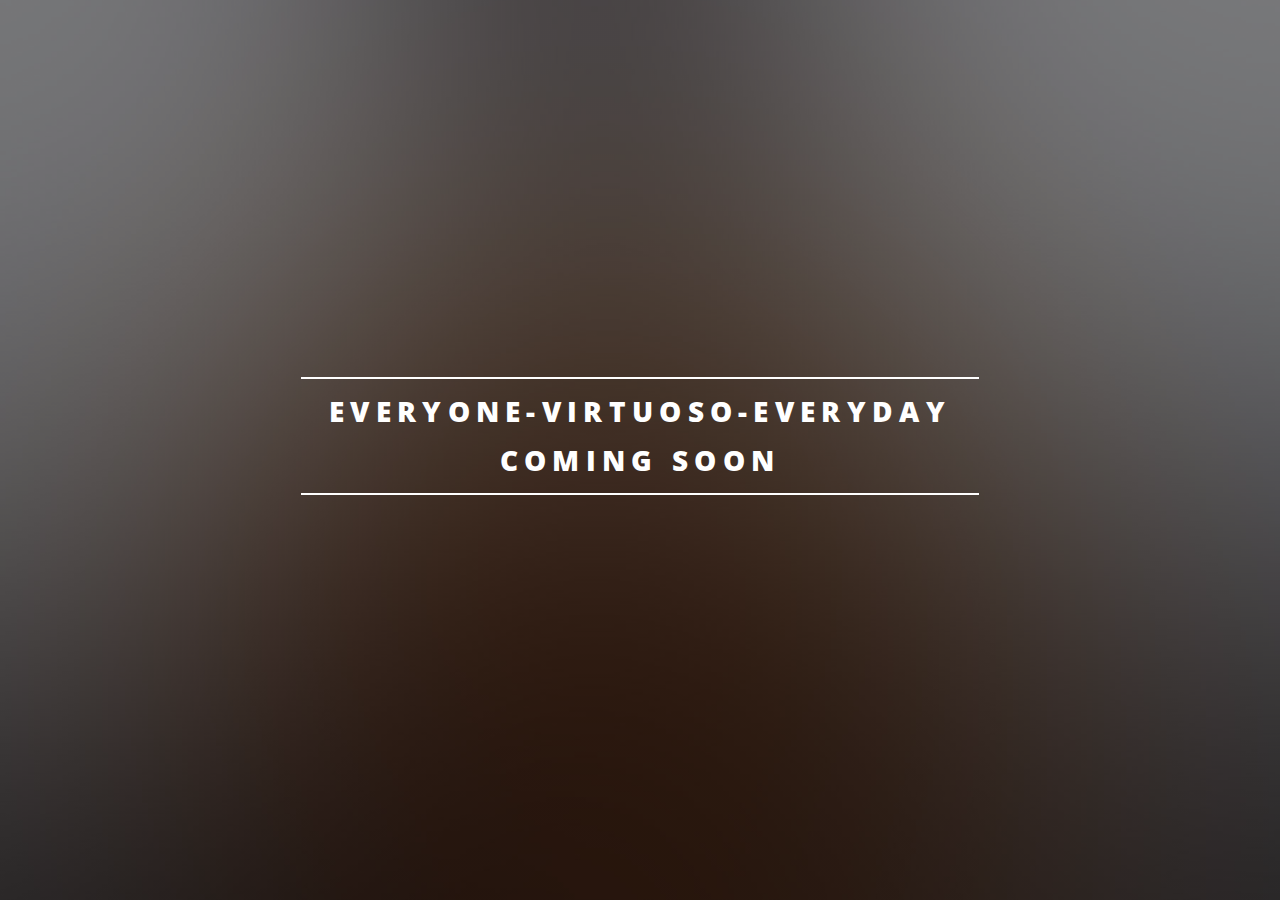
==== commit 94e0da2b: "added coming soon" ====
--- a/index.html
+++ b/index.html
@@ -15,163 +15,26 @@
 	<body class="landing is-preload">
 
 		<!-- Page Wrapper -->
-			<div id="page-wrapper">
-
-				<!-- Header -->
-					<header id="header" class="alt">
-						<h1><a href="index.html">Everyone-Virtuoso-Everyday</a></h1>
-						<nav id="nav">
-							<ul>
-								<li class="special">
-									<a href="#menu" class="menuToggle"><span>Menu</span></a>
-									<div id="menu">
-										<ul>
-											<li><a href="index.html">Home</a></li>
-											<li><a href="#Research">What?</a></li>
-											<li><a href="#TheWork">The Work</a></li>
-											<li><a href="#TheTeam">The Team</a></li>
-<!--											<li><a hrefs="#">Log In</a></li>-->
-										</ul>
-									</div>
-								</li>
-							</ul>
-						</nav>
-					</header>
+			<div id="page-wrapper">					
 
 				<!-- Banner -->
 					<section id="banner" >
 						<div class="inner" >
-							<h2>Everyone-Virtuoso-Everyday</h2>
-							<p>Consider the sense of freedom, control, and creativity that people find in playing musical instruments, especially in close co-ordination with others.<br><br> 
-									Savour the wonder people feel in their moments of mastery and accomplishment in sports, medical care that saves a life, or research discoveries that have breakthrough qualities.
-									<br><br> Imagine interactive AI tools bringing those qualities to everyone, in their everyday</p>
+							<h2>Everyone-Virtuoso-Everyday <br> Coming Soon</h2>
 						</div>
-						<a href="#Research" class="more scrolly">Learn More</a>
-					</section>
-
-				<!-- Research -->
-					<section id="Research" class="wrapper style1 special">
-						<div class="inner">
-							<div class="major">
-								<h2>What is Everyone-Virtuoso-Everyday?</h2>
-								<p>This Fellowship will drive a further ambitious leap forward in thinking and practice by seeking to shape—and create—new forms of AI material—algorithms, interfaces and embodiment—through the pursuit of answers to a complex question: in what ways can we make life better for all with interactive digital-physical objects that channel their physical, emotional, cognitive and even spiritual capabilities as they make sense of and choreograph their lives. Our approach is one then that sees AI innovation driven by a deep consideration of those energies.</p>
-								
-								<p>We use the phrase Everyone-Virtuoso-Everyday <b>(EVE)</b> to express the form of the interactive AI systems we are interested in, the context of their use and their outcomes. The work will involve innovating and evaluating instruments that will be mastered by those who learn to use them. People will use these instruments to “play out” their rich lived experiences and through this create performances that platform deep engagements, insights and understandings for themselves and others, enhancing everyday needs for connection, contribution and contentment.</p>
-							</div>
-<!--
-							<ul class="icons major">
-								<li><span class="icon fa-gem major style1"><span class="label">Lorem</span></span></li>
-								<li><span class="icon fa-heart major style2"><span class="label">Ipsum</span></span></li>
-								<li><span class="icon solid fa-code major style3"><span class="label">Dolor</span></span></li>
-							</ul>
--->
-						</div>
-					</section>
-				
-				<!-- TheWork -->
-					<section id="TheWork" class="wrapper style3 special">
-						<div class="inner">
-							<header class="major">
-								<h2>The Work</h2>
-								<p>Aliquam ut ex ut augue consectetur interdum. Donec amet imperdiet eleifend<br />
-								fringilla tincidunt. Nullam dui leo Aenean mi ligula, rhoncus ullamcorper.</p>
-							</header>
-							<ul class="features">
-								<li class="icon fa-paper-plane">
-									<h3>Project 1</h3>
-									<p>Augue consectetur sed interdum imperdiet et ipsum. Mauris lorem tincidunt nullam amet leo Aenean ligula consequat consequat.</p>
-								</li>
-								<li class="icon solid fa-laptop">
-									<h3>Project 2</h3>
-									<p>Augue consectetur sed interdum imperdiet et ipsum. Mauris lorem tincidunt nullam amet leo Aenean ligula consequat consequat.</p>
-								</li>
-								<li class="icon solid fa-code">
-									<h3>Project 3</h3>
-									<p>Augue consectetur sed interdum imperdiet et ipsum. Mauris lorem tincidunt nullam amet leo Aenean ligula consequat consequat.</p>
-								</li>
-<!--
-								<li class="icon solid fa-headphones-alt">
-									<h3>Project 4</h3>
-									<p>Augue consectetur sed interdum imperdiet et ipsum. Mauris lorem tincidunt nullam amet leo Aenean ligula consequat consequat.</p>
-								</li>
-								<li class="icon fa-heart">
-									<h3>Project 5</h3>
-									<p>Augue consectetur sed interdum imperdiet et ipsum. Mauris lorem tincidunt nullam amet leo Aenean ligula consequat consequat.</p>
-								</li>
-								<li class="icon fa-flag">
-									<h3>Project 6</h3>
-									<p>Augue consectetur sed interdum imperdiet et ipsum. Mauris lorem tincidunt nullam amet leo Aenean ligula consequat consequat.</p>
-								</li>
--->
-							</ul>
-						</div>
-					</section>
-				
-				<!-- TheTeam -->
-					<section id="TheTeam" class="wrapper style2 special">
-						<div class="inner">
-								<h2>The Research Team</h2>
-<!--
--->
-						</div>
-					</section>
-					<section id="TheTeamList" class="wrapper alt style2">
-						<section class="spotlight">
-							<div class="image"><img src="images/Matt_Jones.jpg" alt="" /></div>
-							<div class="content">
-								<h2>Professor Matt Jones</h2>
-								<p>Aliquam ut ex ut augue consectetur interdum. Donec hendrerit imperdiet. Mauris eleifend fringilla nullam aenean mi ligula.</p>
-							</div>
-						</section>
-						<section class="spotlight">
-							<div class="image"><img src="images/Gavin_Bailey.jpg" alt="" /></div>
-							<div class="content">
-								<h2>Dr Gavin Bailey</h2>
-								<p>Aliquam ut ex ut augue consectetur interdum. Donec hendrerit imperdiet. Mauris eleifend fringilla nullam aenean mi ligula.</p>
-							</div>
-						</section>
-						<section class="spotlight">
-							<div class="image"><img src="images/pic03.jpg" alt="" /></div>
-							<div class="content">
-								<h2>Third Guy</h2>
-								<p>Aliquam ut ex ut augue consectetur interdum. Donec hendrerit imperdiet. Mauris eleifend fringilla nullam aenean mi ligula.</p>
-							</div>
-						</section>
 					</section>
 
 				
+				
+				
+				
+				
 
-				<!-- CTA -->
-					<section id="cta" class="wrapper style5 special">
-						<div class="major">
-							<header>
-								<h2>Publications</h2>
-								<p>Aliquam ut ex ut augue consectetur interdum endrerit imperdiet amet eleifend fringilla.</p>
-							</header>
-							
-						</div>
-					</section>
+				
 
-				<!-- Footer -->
-					<footer id="footer">
-						<ul class="icons">
-							<li><img src="images/epsrc.png" alt="" /></li>
-							<li><img src="images/swansea-university.png" alt="" /></li>
-							<li><img src="images/fit-lab.png" alt="" /></li>
-						</ul>
-						<ul class="icons">
-							<li><a href="#" class="icon brands fa-twitter"><span class="label">Twitter</span></a></li>
-<!--							<li><a href="#" class="icon brands fa-facebook-f"><span class="label">Facebook</span></a></li>-->
-<!--							<li><a href="#" class="icon brands fa-instagram"><span class="label">Instagram</span></a></li>-->
-<!--							<li><a href="#" class="icon brands fa-dribbble"><span class="label">Dribbble</span></a></li>-->
-							<li><a href="#" class="icon solid fa-envelope"><span class="label">Email</span></a></li>
-							<li><a href="#" class="icon brands fa-github"><span class="label">Github</span></a></li>
-						</ul>
-						<ul class="copyright">
-							<li>&copy; Everyone-Virtuoso-Everyday</li>
-<!--							<li>Design: <a href="http://html5up.net">HTML5 UP</a></li>-->
-						</ul>
-					</footer>
+				
+
+				
 
 			</div>
 
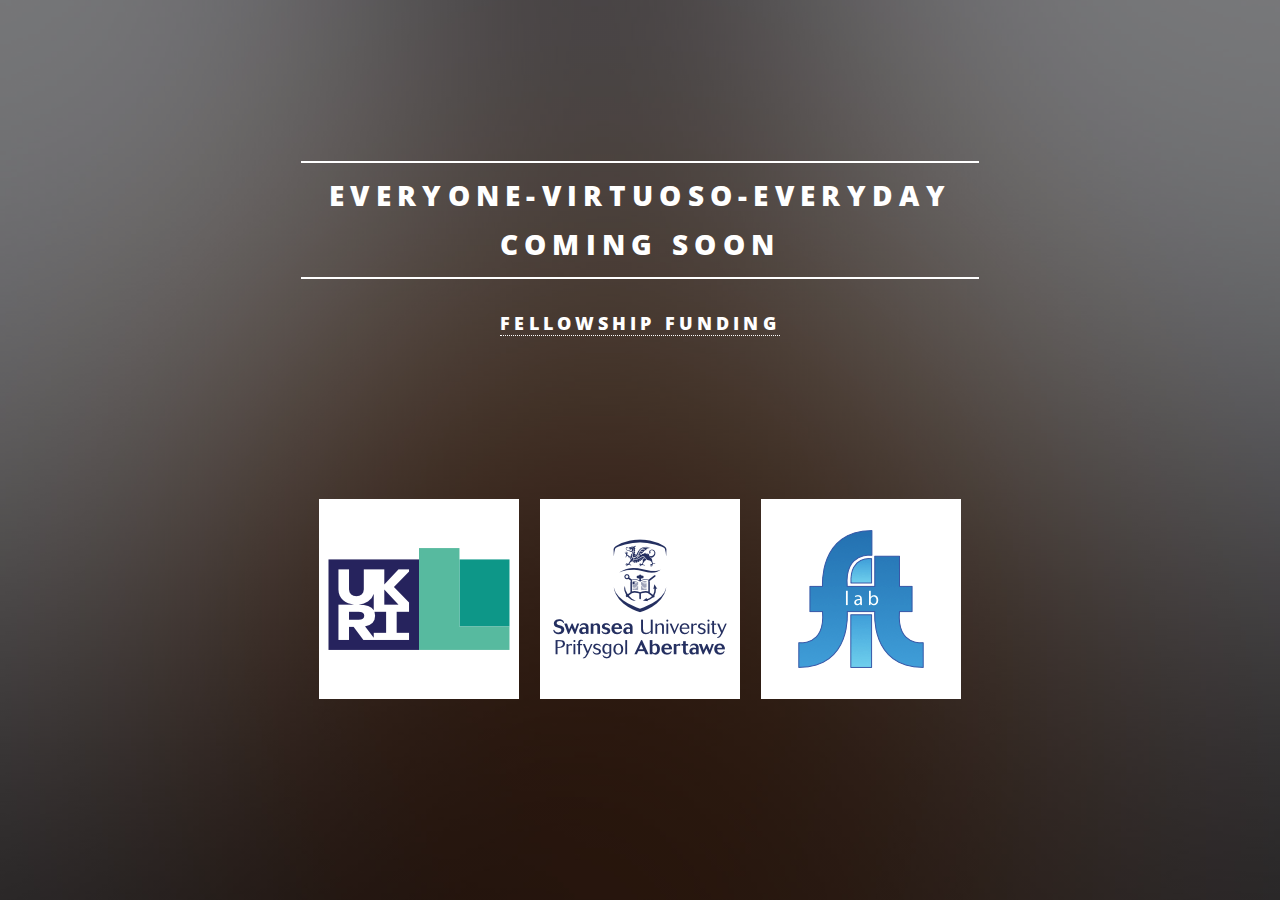
==== commit 514273ed: "Update index.html" ====
--- a/index.html
+++ b/index.html
@@ -21,7 +21,19 @@
 					<section id="banner" >
 						<div class="inner" >
 							<h2>Everyone-Virtuoso-Everyday <br> Coming Soon</h2>
+							
+							<h3><a href="https://gow.epsrc.ukri.org/NGBOViewGrant.aspx?GrantRef=EP/Y010477/1">Fellowship Funding</a></h3>
+							
+							<ul class="icons" style="margin-top: 10em">
+								<li><img src="images/epsrc.png" alt="" /></li>
+								<li><img src="images/swansea-university.png" alt="" /></li>
+								<li><img src="images/fit-lab.png" alt="" /></li>
+							</ul>
+
+							
 						</div>
+						
+						
 					</section>
 
 				
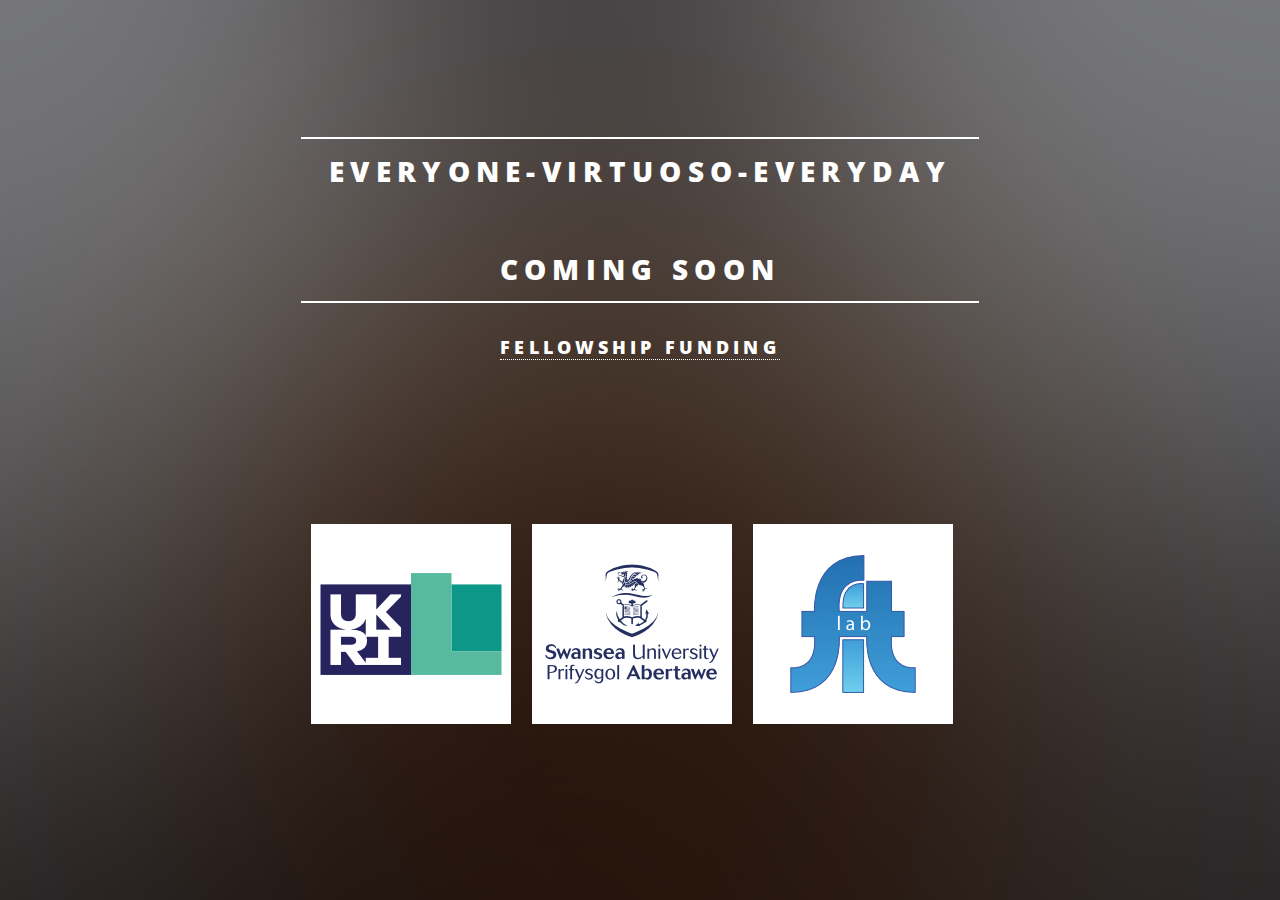
==== commit c430bdde: "CHANGES" ====
--- a/index.html
+++ b/index.html
@@ -20,7 +20,7 @@
 				<!-- Banner -->
 					<section id="banner" >
 						<div class="inner" >
-							<h2>Everyone-Virtuoso-Everyday <br> Coming Soon</h2>
+							<h2>Everyone-Virtuoso-Everyday <br><br> Coming Soon</h2>
 							
 							<h3><a href="https://gow.epsrc.ukri.org/NGBOViewGrant.aspx?GrantRef=EP/Y010477/1">Fellowship Funding</a></h3>
 							
--- a/assets/css/main.css
+++ b/assets/css/main.css
@@ -2310,7 +2310,7 @@
 		}
 
 			ul.icons li:last-child {
-				padding-right: 0 !important;
+				padding-right: 1em !important;
 			}
 
 		ul.icons.major {
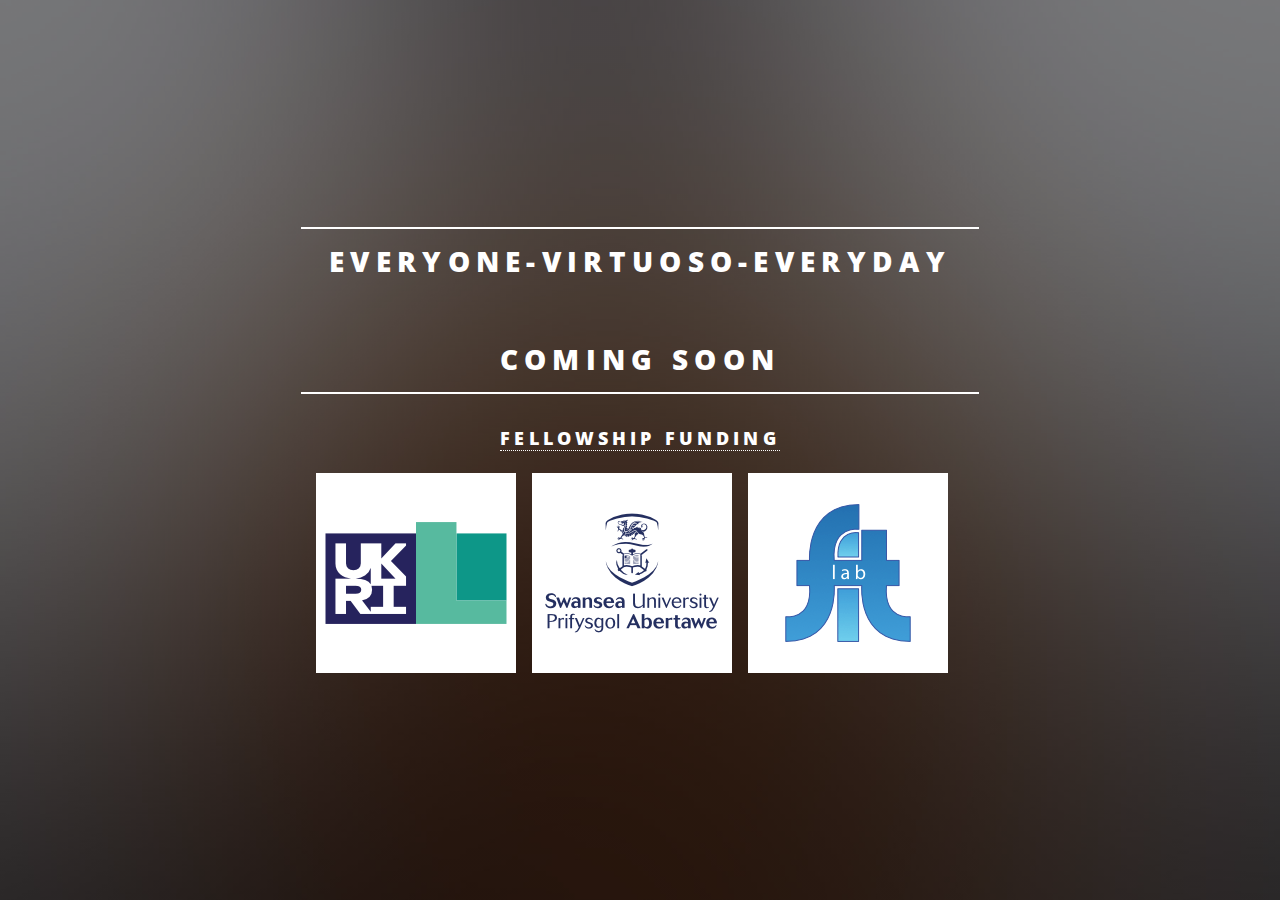
==== commit f51cf382: "icons update" ====
--- a/index.html
+++ b/index.html
@@ -24,11 +24,29 @@
 							
 							<h3><a href="https://gow.epsrc.ukri.org/NGBOViewGrant.aspx?GrantRef=EP/Y010477/1">Fellowship Funding</a></h3>
 							
+							<div id="newIcons">
+
+								<div class="new">
+									<img src="images/epsrc.png" alt="" />
+								</div>
+
+								<div class="new">
+									<img src="images/swansea-university.png" alt="" />
+								</div>
+
+								<div class="new">
+									<img src="images/fit-lab.png" alt="" />
+								</div>
+
+							</div>
+							
+<!--
 							<ul class="icons" style="margin-top: 10em">
 								<li><img src="images/epsrc.png" alt="" /></li>
 								<li><img src="images/swansea-university.png" alt="" /></li>
 								<li><img src="images/fit-lab.png" alt="" /></li>
 							</ul>
+-->
 
 							
 						</div>
--- a/assets/css/main.css
+++ b/assets/css/main.css
@@ -2295,6 +2295,28 @@
 						}
 
 		}
+/* new icons */
+#newIcons {
+	display: flex;
+	align-items: center;
+  justify-content: center;
+}
+
+.new {
+	max-height: 200px;
+	padding: 0 1em 0 0;
+}
+
+#newIcons img {
+  max-width: 100%;
+  max-height: 200px;
+}
+
+@media (max-width: 768px) {
+	.hidden-xs {
+	  display:none;
+	}
+}
 
 /* Icons */
 
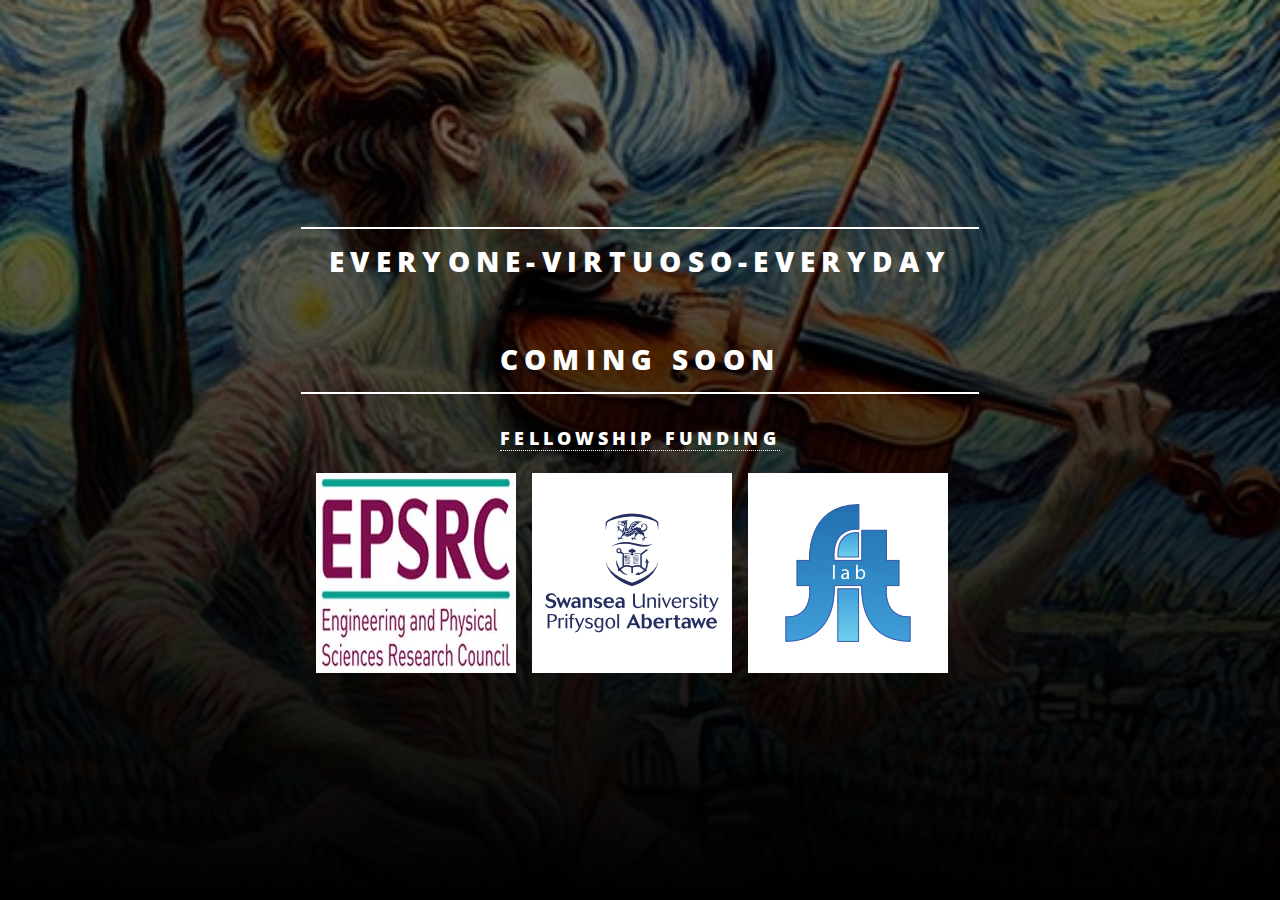
==== commit dbb86c82: "update epsrc" ====
--- a/index.html
+++ b/index.html
@@ -27,7 +27,7 @@
 							<div id="newIcons">
 
 								<div class="new">
-									<img src="images/epsrc.png" alt="" />
+									<img src="images/EPSRC.jpg" alt="" />
 								</div>
 
 								<div class="new">
--- a/assets/css/main.css
+++ b/assets/css/main.css
@@ -2299,7 +2299,7 @@
 #newIcons {
 	display: flex;
 	align-items: center;
-  justify-content: center;
+  	justify-content: center;
 }
 
 .new {
@@ -2575,13 +2575,16 @@
 		padding: 0;
 		width: 100%;
 	}
+		.features img {
+			width: 100%;
+		}
 
 		.features li {
-			padding: 4em 4em 2em 6em ;
+			padding: 4em 2em 2em 6em ;
 			display: block;
 			position: relative;
 			text-align: left;
-			width: 50%;
+			width: 100%;
 		}
 
 			.features li:nth-child(1) {
@@ -2652,7 +2655,7 @@
 			@media screen and (max-width: 980px) {
 
 				.features li {
-					padding: 3em 2em 1em 2em ;
+					padding: 2em 1em 2em 1em ;
 					text-align: center;
 				}
 
@@ -2668,7 +2671,7 @@
 			@media screen and (max-width: 736px) {
 
 				.features li {
-					padding: 3em 0 1em 0 ;
+					padding: 2em 0 1em 0 ;
 					background-color: transparent !important;
 					border-top: solid 2px #fff;
 					width: 100%;
@@ -2776,6 +2779,7 @@
 
 		}
 
+/*
 		@media screen and (max-width: 980px) {
 
 			.spotlight {
@@ -2798,6 +2802,7 @@
 				}
 
 		}
+*/
 
 		@media screen and (max-width: 736px) {
 
@@ -3364,6 +3369,7 @@
 		}
 
 	#menu {
+/*
 		-moz-transform: translateX(20em);
 		-webkit-transform: translateX(20em);
 		-ms-transform: translateX(20em);
@@ -3373,16 +3379,17 @@
 		-ms-transition: -ms-transform 0.5s ease;
 		transition: transform 0.5s ease;
 		-webkit-overflow-scrolling: touch;
-		background: #21b2a6;
+*/
+/*		background: #21b2a6;*/
 		color: #ffffff;
-		height: 100%;
+/*		height: 3em;*/
 		max-width: 80%;
 		overflow-y: auto;
-		padding: 3em 2em;
+/*		padding: 3em 2em;*/
 		position: fixed;
 		right: 0;
 		top: 0;
-		width: 20em;
+/*		width: 20em;*/
 		z-index: 10002;
 	}
 
@@ -3394,7 +3401,8 @@
 			#menu ul > li {
 				border-top: solid 1px rgba(0, 0, 0, 0.125);
 				margin: 0.5em 0 0 0;
-				padding: 0.5em 0 0 0;
+				padding: 0 1em 0 0;
+				display: inline-block;
 			}
 
 				#menu ul > li:first-child {
@@ -3415,14 +3423,74 @@
 				}
 
 					@media screen and (max-width: 736px) {
-
+						#menu {
+					
+							-moz-transform: translateX(20em);
+							-webkit-transform: translateX(20em);
+							-ms-transform: translateX(20em);
+							transform: translateX(20em);
+							-moz-transition: -moz-transform 0.5s ease;
+							-webkit-transition: -webkit-transform 0.5s ease;
+							-ms-transition: -ms-transform 0.5s ease;
+							transition: transform 0.5s ease;
+							-webkit-overflow-scrolling: touch;
+					
+							background: #21b2a6;
+							color: #ffffff;
+							height: 100%;
+							max-width: 80%;
+							overflow-y: auto;
+							padding: 3em 2em;
+							position: fixed;
+							right: 0;
+							top: 0;
+							width: 20em;
+							z-index: 10002;
+						}
+
+							#menu ul {
+								list-style: none;
+								padding: 0;
+							}
+
+								#menu ul > li {
+									border-top: solid 1px rgba(0, 0, 0, 0.125);
+									margin: 0.5em 0 0 0;
+									padding: 0.5em 0 0 0;
+									display: block;
+								}
+
+									#menu ul > li:first-child {
+										border-top: 0 !important;
+										margin-top: 0 !important;
+										padding-top: 0 !important;
+									}
+
+									#menu ul > li > a {
+										border: 0;
+										color: inherit;
+										display: block;
+										font-size: 0.8em;
+										letter-spacing: 0.225em;
+										outline: 0;
+										text-decoration: none;
+										text-transform: uppercase;
+										line-height: 3em;
+									}
+
+/*
 						#menu ul > li > a {
 							line-height: 3em;
 						}
-
-					}
-
-		#menu .close {
+*/
+
+					}
+
+		
+
+		@media screen and (max-width: 736px) {
+			#menu .close {
+			
 			background-image: url("images/close.svg");
 			background-position: 4.85em 1em;
 			background-repeat: no-repeat;
@@ -3435,9 +3503,8 @@
 			top: 0;
 			vertical-align: middle;
 			width: 7em;
-		}
-
-		@media screen and (max-width: 736px) {
+			
+		}
 
 			#menu {
 				padding: 3em 1.5em;
@@ -3504,6 +3571,11 @@
 
 				}
 
+				#header nav {
+					display: none;
+				}
+
+/*
 		#header nav {
 			height: inherit;
 			line-height: inherit;
@@ -3549,16 +3621,67 @@
 								vertical-align: top;
 								width: 2em;
 							}
+*/
 
 							@media screen and (max-width: 736px) {
-
-								#header nav > ul > li > a.menuToggle {
-									padding: 0 1.5em;
+								#header.alt {
+									background: transparent;
 								}
-
-									#header nav > ul > li > a.menuToggle span {
-										display: none;
+								
+								#header nav {
+									display: block;
+									height: inherit;
+									line-height: inherit;
+									position: absolute;
+									right: 0;
+									top: 0;
+								}
+
+									#header nav > ul {
+										list-style: none;
+										margin: 0;
+										padding: 0;
+										white-space: nowrap;
 									}
+
+										#header nav > ul > li {
+											display: inline-block;
+											padding: 0;
+										}
+
+											#header nav > ul > li > a {
+												border: 0;
+												color: #fff;
+												display: block;
+												font-size: 0.8em;
+												letter-spacing: 0.225em;
+												padding: 0 1.5em;
+												text-transform: uppercase;
+											}
+
+												#header nav > ul > li > a.menuToggle {
+													outline: 0;
+													position: relative;
+												}
+
+													#header nav > ul > li > a.menuToggle:after {
+														background-image: url("images/bars.svg");
+														background-position: right center;
+														background-repeat: no-repeat;
+														content: '';
+														display: inline-block;
+														height: 3.75em;
+														vertical-align: top;
+														width: 2em;
+													}
+
+														#header nav > ul > li > a.menuToggle {
+															padding: 0 1.5em;
+														}
+
+															#header nav > ul > li > a.menuToggle span {
+																display: none;
+															}
 
 							}
 
@@ -3574,9 +3697,11 @@
 						margin-left: 0;
 					}
 
+/*
 		#header.alt {
 			background: transparent;
 		}
+*/
 
 			#header.alt h1 {
 				pointer-events: none;
@@ -3599,7 +3724,7 @@
 		-ms-justify-content: center;
 		justify-content: center;
 		cursor: default;
-		height: 100vh;
+		height: 100vh !important;
 		min-height: 35em;
 		overflow: hidden;
 		position: relative;
@@ -3653,7 +3778,7 @@
 		#banner p {
 			letter-spacing: 0.225em;
 			text-transform: uppercase;
-			width: 60em;
+			width: 90%;
 			margin: 0 auto;
 		}
 
@@ -3838,10 +3963,10 @@
 
 	#main > header {
 		padding: 12em 0 10em 0 ;
-		background-image: -moz-linear-gradient(top, rgba(0,0,0,0.5), rgba(0,0,0,0.5)), url("../../images/banner.jpg");
-		background-image: -webkit-linear-gradient(top, rgba(0,0,0,0.5), rgba(0,0,0,0.5)), url("../../images/banner.jpg");
-		background-image: -ms-linear-gradient(top, rgba(0,0,0,0.5), rgba(0,0,0,0.5)), url("../../images/banner.jpg");
-		background-image: linear-gradient(top, rgba(0,0,0,0.5), rgba(0,0,0,0.5)), url("../../images/banner.jpg");
+		background-image: -moz-linear-gradient(top, rgba(0,0,0,0.5), rgba(0,0,0,0.5)), url("../../images/eve.jpeg");
+		background-image: -webkit-linear-gradient(top, rgba(0,0,0,0.5), rgba(0,0,0,0.5)), url("../../images/eve.jpeg");
+		background-image: -ms-linear-gradient(top, rgba(0,0,0,0.5), rgba(0,0,0,0.5)), url("../../images/eve.jpeg");
+		background-image: linear-gradient(top, rgba(0,0,0,0.5), rgba(0,0,0,0.5)), url("../../images/eve.jpeg");
 		background-attachment: fixed;
 		background-position: center center;
 		background-repeat: no-repeat;
@@ -3988,10 +4113,10 @@
 /* Landing */
 
 	body.landing #page-wrapper {
-		background-image: -moz-linear-gradient(top, rgba(0,0,0,0.5), rgba(0,0,0,0.5)), url("../../images/banner.jpg");
-		background-image: -webkit-linear-gradient(top, rgba(0,0,0,0.5), rgba(0,0,0,0.5)), url("../../images/banner.jpg");
-		background-image: -ms-linear-gradient(top, rgba(0,0,0,0.5), rgba(0,0,0,0.5)), url("../../images/banner.jpg");
-		background-image: linear-gradient(top, rgba(0,0,0,0.5), rgba(0,0,0,0.5)), url("../../images/banner.jpg");
+		background-image: -moz-linear-gradient(top, rgba(0,0,0,0.5), rgba(0,0,0,5)), url("../../images/eve.jpeg");
+		background-image: -webkit-linear-gradient(top, rgba(0,0,0,0.5), rgba(0,0,0,5)), url("../../images/eve.jpeg");
+		background-image: -ms-linear-gradient(top, rgba(0,0,0,0.5), rgba(0,0,0,5)), url("../../images/eve.jpeg");
+		background-image: linear-gradient(top, rgba(0,0,0,0.5), rgba(0,0,0,5)), url("../../images/eve.jpeg");
 		background-attachment: fixed;
 		background-position: center center;
 		background-repeat: no-repeat;
@@ -4009,10 +4134,10 @@
 
 	body.is-mobile.landing #banner,
 	body.is-mobile.landing .wrapper.style4 {
-		background-image: -moz-linear-gradient(top, rgba(0,0,0,0.5), rgba(0,0,0,0.5)), url("../../images/banner.jpg");
-		background-image: -webkit-linear-gradient(top, rgba(0,0,0,0.5), rgba(0,0,0,0.5)), url("../../images/banner.jpg");
-		background-image: -ms-linear-gradient(top, rgba(0,0,0,0.5), rgba(0,0,0,0.5)), url("../../images/banner.jpg");
-		background-image: linear-gradient(top, rgba(0,0,0,0.5), rgba(0,0,0,0.5)), url("../../images/banner.jpg");
+		background-image: -moz-linear-gradient(top, rgba(0,0,0,0.5), rgba(0,0,0,5)), url("../../images/eve.jpeg");
+		background-image: -webkit-linear-gradient(top, rgba(0,0,0,0.5), rgba(0,0,0,5)), url("../../images/eve.jpeg");
+		background-image: -ms-linear-gradient(top, rgba(0,0,0,0.5), rgba(0,0,0,5)), url("../../images/eve.jpeg");
+		background-image: linear-gradient(top, rgba(0,0,0,0.5), rgba(0,0,0,5)), url("../../images/eve.jpeg");
 		background-position: center center;
 		background-repeat: no-repeat;
 		background-size: cover;
@@ -4020,4 +4145,98 @@
 
 	body.is-mobile.landing #footer {
 		background-color: #1d242a;
-	}+	}
+
+.container {
+        display: flex;
+        justify-content: center;
+    }
+    
+    
+    iframe {
+        aspect-ratio: 16 / 9;
+        width: 100% !important;
+    }
+
+
+
+/* partners */
+
+	.partners {
+		display: -moz-flex;
+		display: -webkit-flex;
+		display: -ms-flex;
+		display: flex;
+		-moz-flex-wrap: wrap;
+		-webkit-flex-wrap: wrap;
+		-ms-flex-wrap: wrap;
+		flex-wrap: wrap;
+		-moz-justify-content: center;
+		-webkit-justify-content: center;
+		-ms-justify-content: center;
+		justify-content: center;
+		list-style: none;
+		padding: 0;
+		width: 100%;
+	}
+		.partners img {
+			display: block;
+			position: relative;
+			width: 100%;
+		}
+
+		.partners li {
+			padding: 1em 1em 1em 1em ;
+			display: block;
+			position: relative;
+			text-align: left;
+			width: 20%;
+			background-color: rgba(0, 0, 0, 0.315);
+		}
+
+			.partners li:before {
+				display: block;
+				color: #00ffcc;
+				position: absolute;
+				left: 1.75em;
+				top: 2.75em;
+				font-size: 1.5em;
+			}
+
+			.partners li:nth-child(1) {
+				border-top-left-radius: 3px;
+			}
+
+			.partners li:nth-child(2) {
+				border-top-right-radius: 3px;
+			}
+
+			.partners li:nth-last-child(1) {
+				border-bottom-right-radius: 3px;
+			}
+
+			.partners li:nth-last-child(2) {
+				border-bottom-left-radius: 3px;
+			}
+
+			@media screen and (max-width: 980px) {
+
+				.partners li {
+					padding: 1em 1em 1em 1em ;
+					display: block;
+					position: relative;
+					text-align: left;
+					width: 30%;
+				}
+			}
+
+			@media screen and (max-width: 736px) {
+
+				.partners li {
+					padding: 1em 1em 1em 1em ;
+					display: block;
+					position: relative;
+					text-align: left;
+					width: 50%;
+				}
+			}
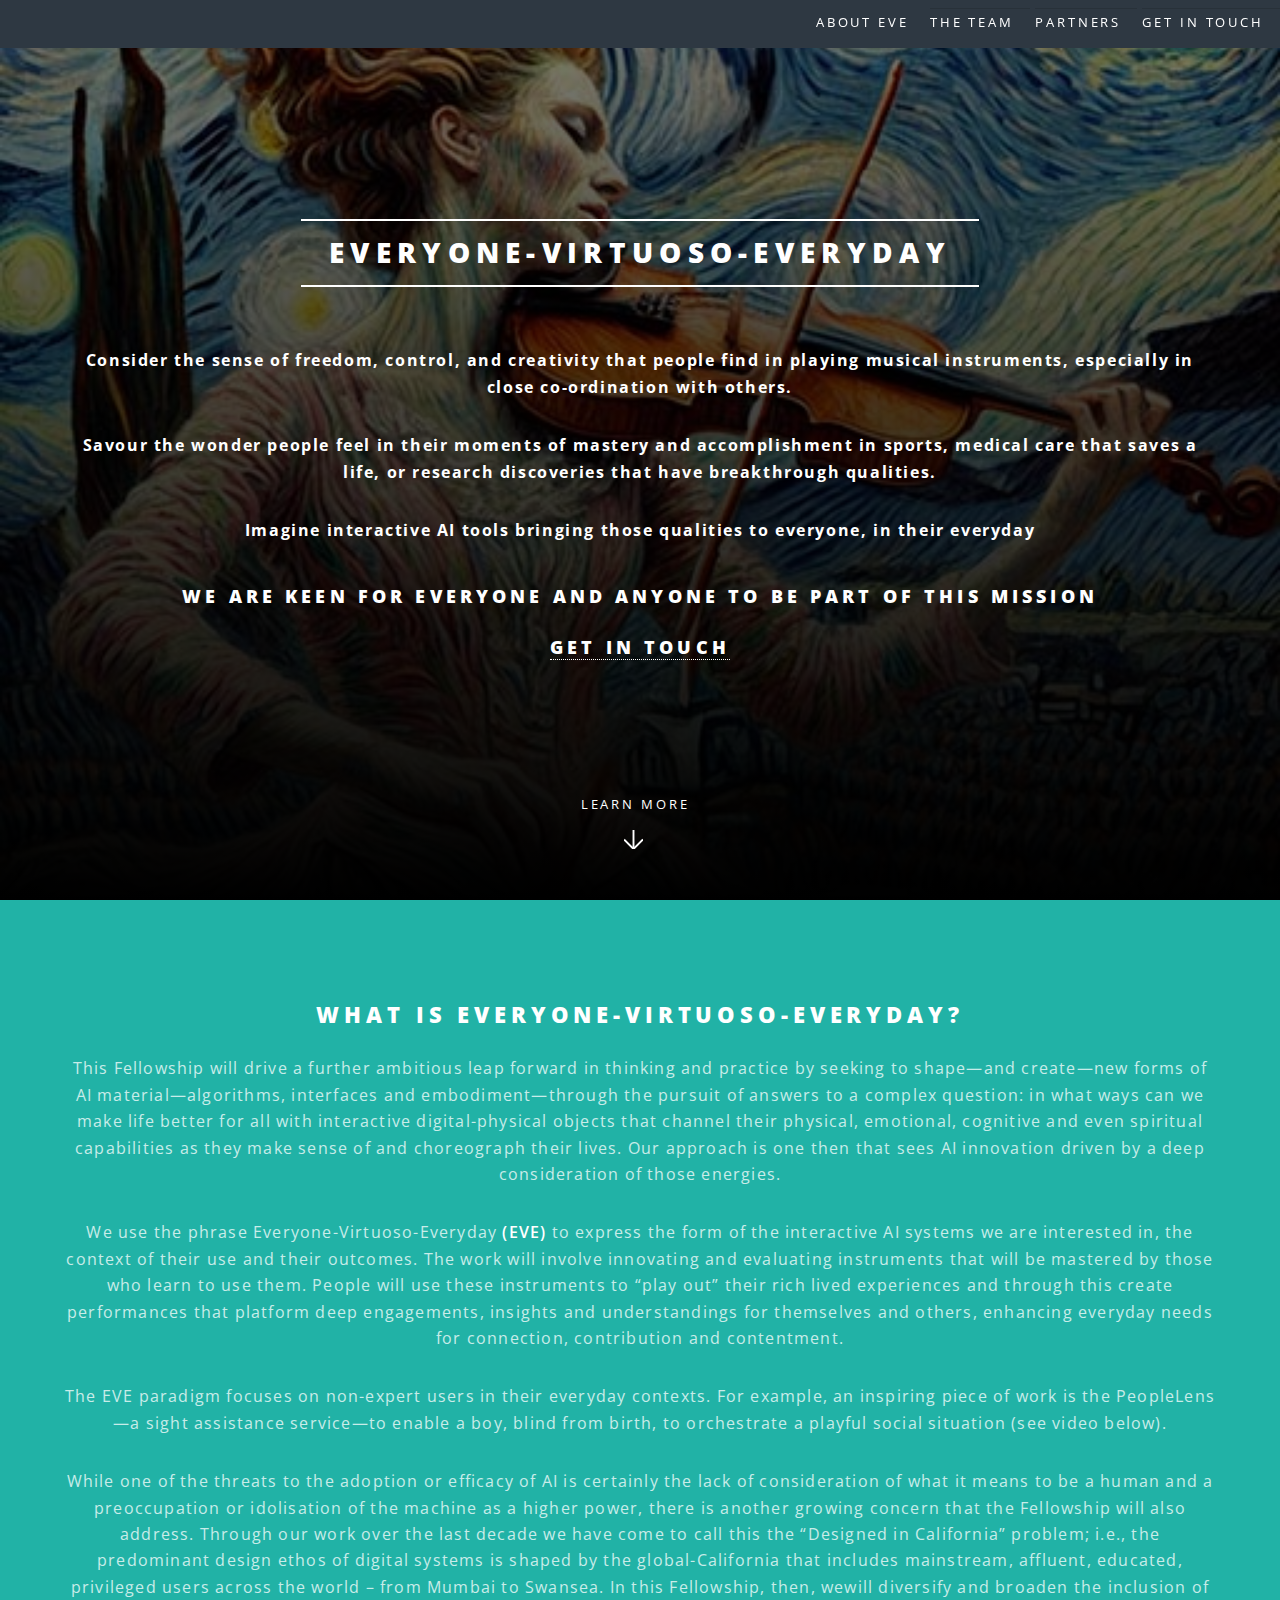
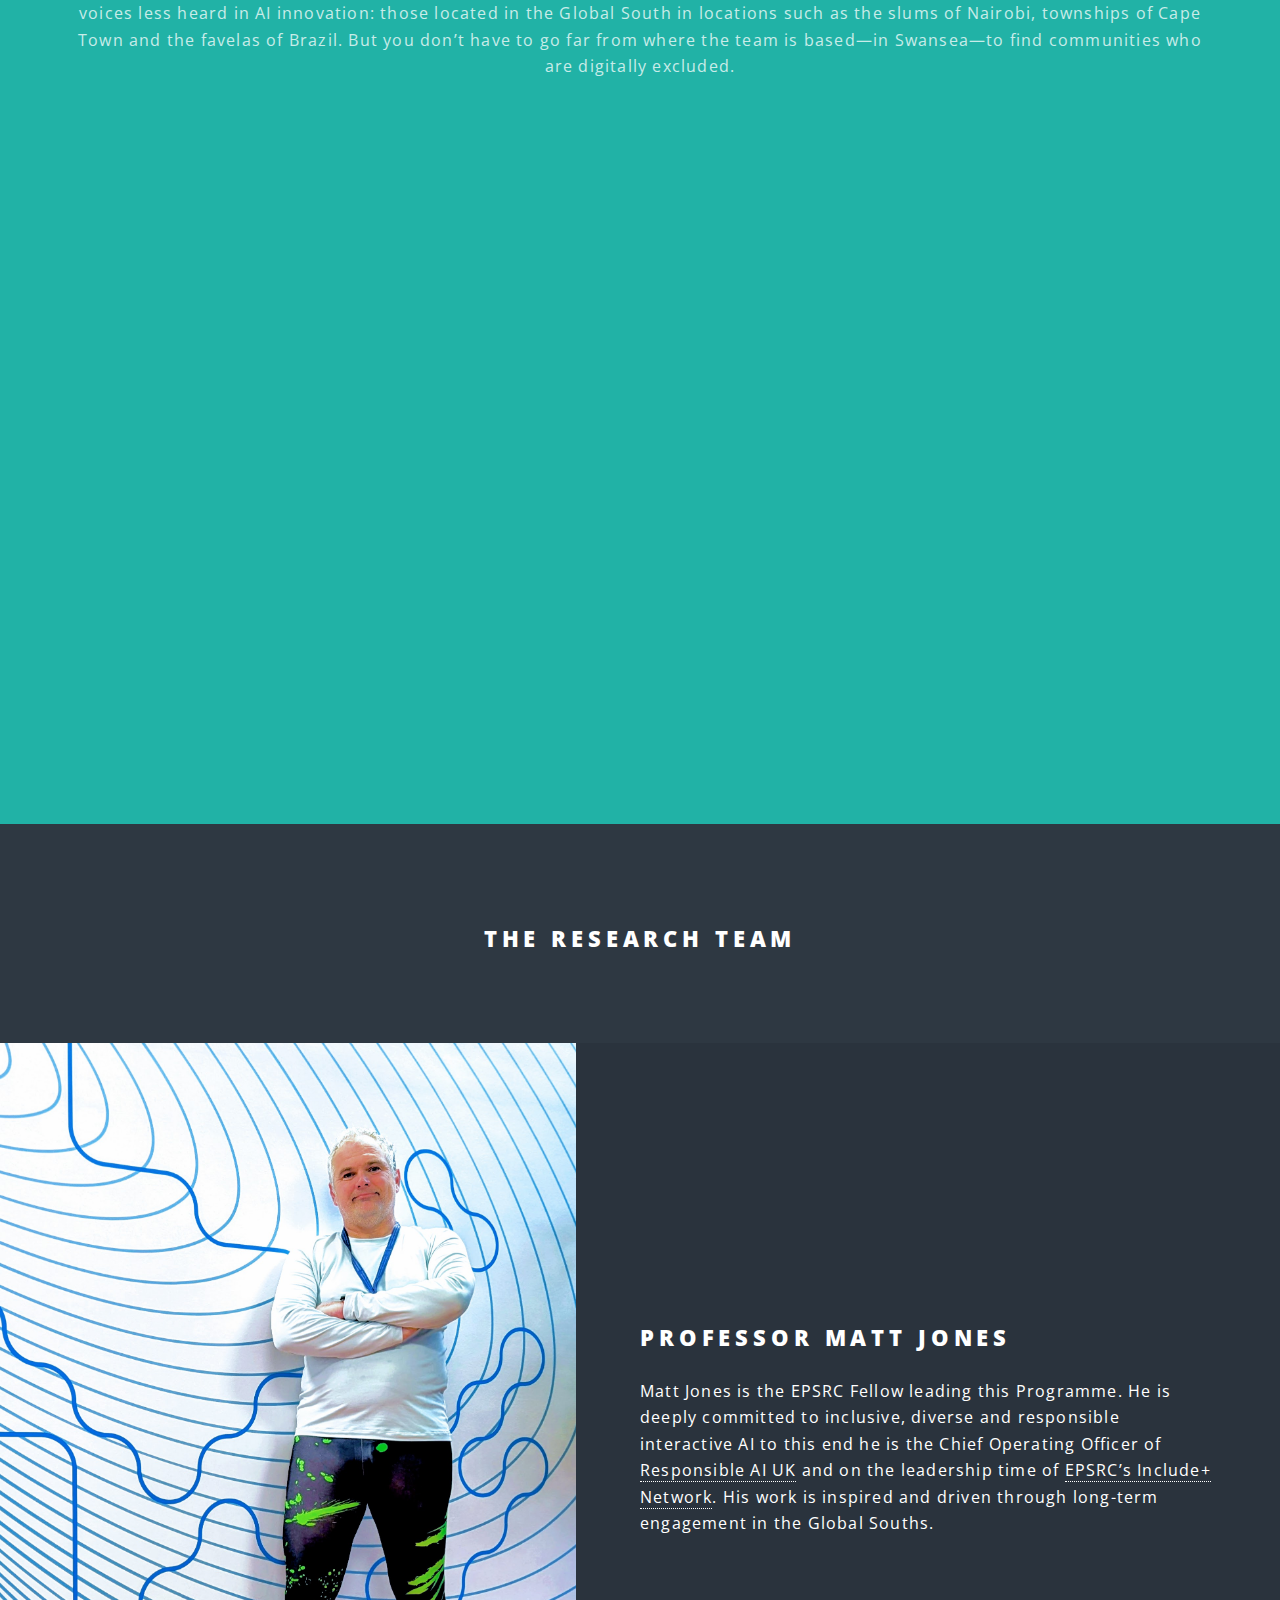
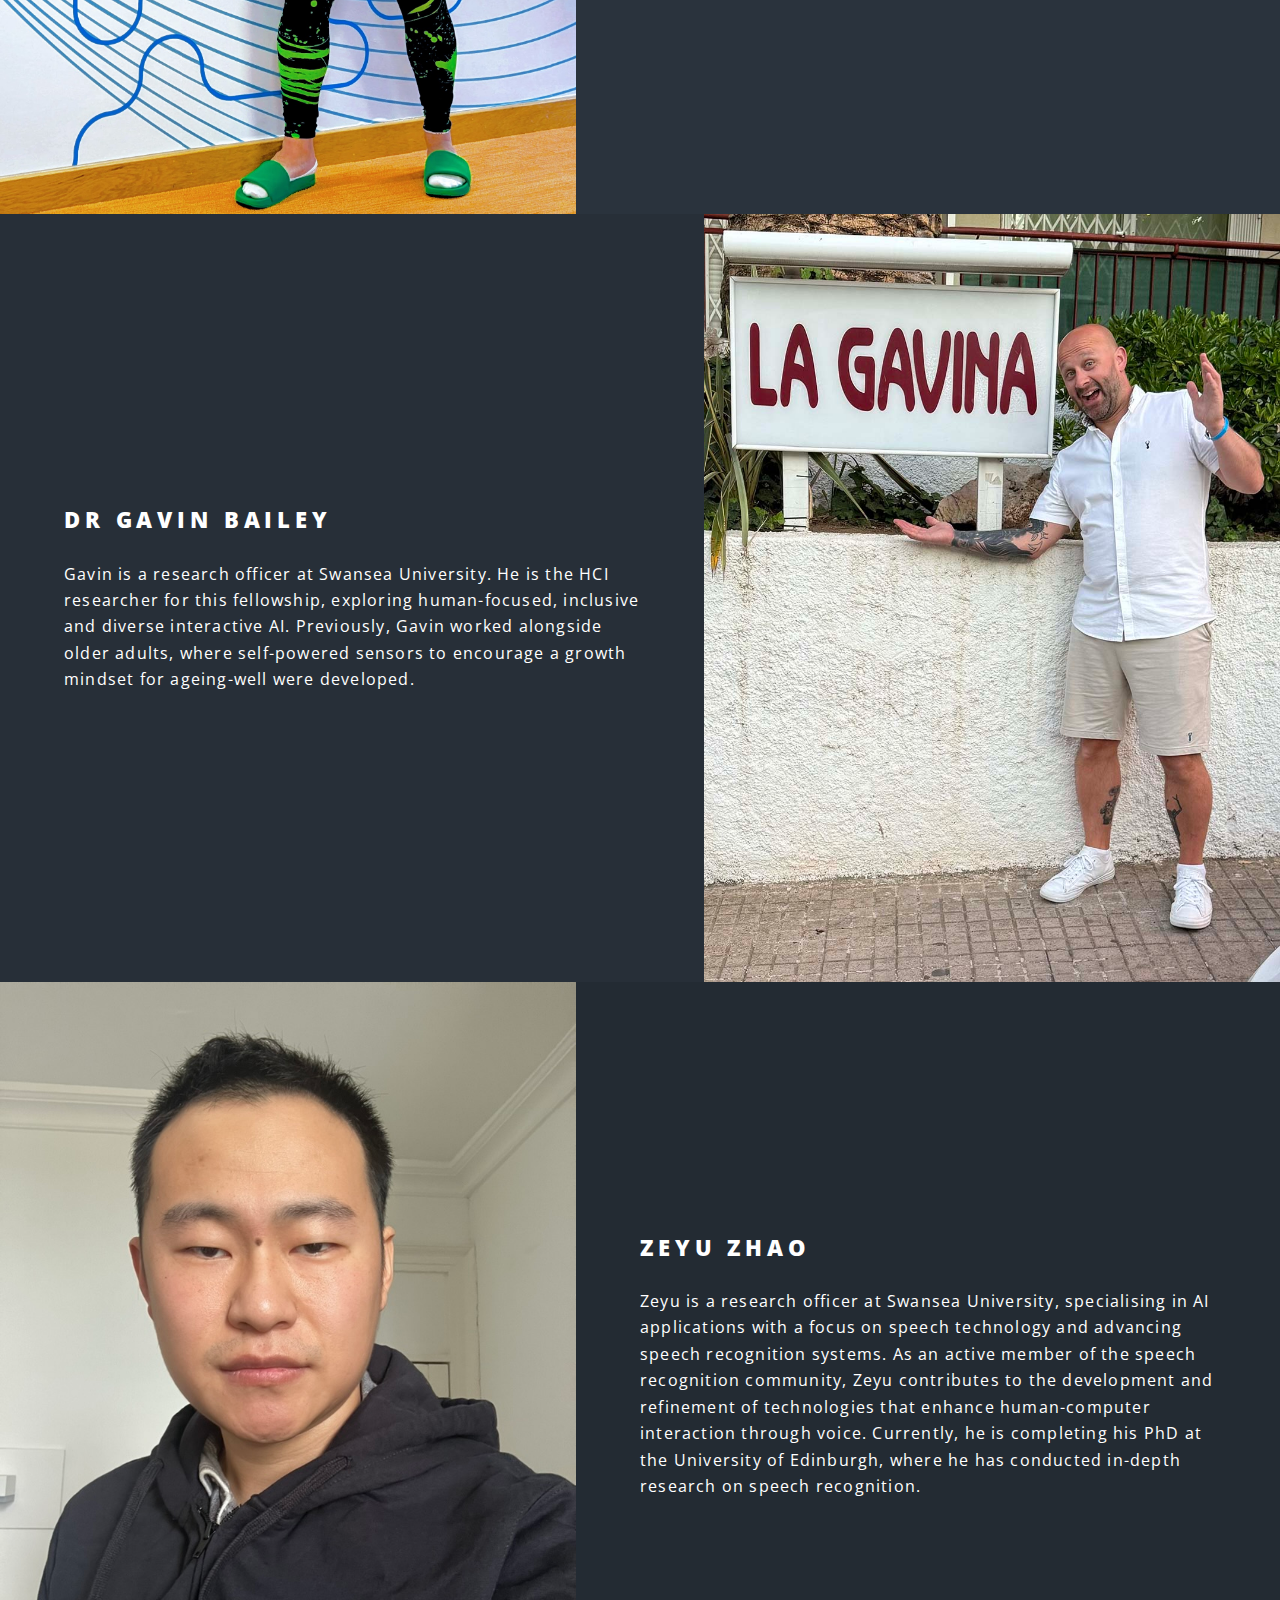
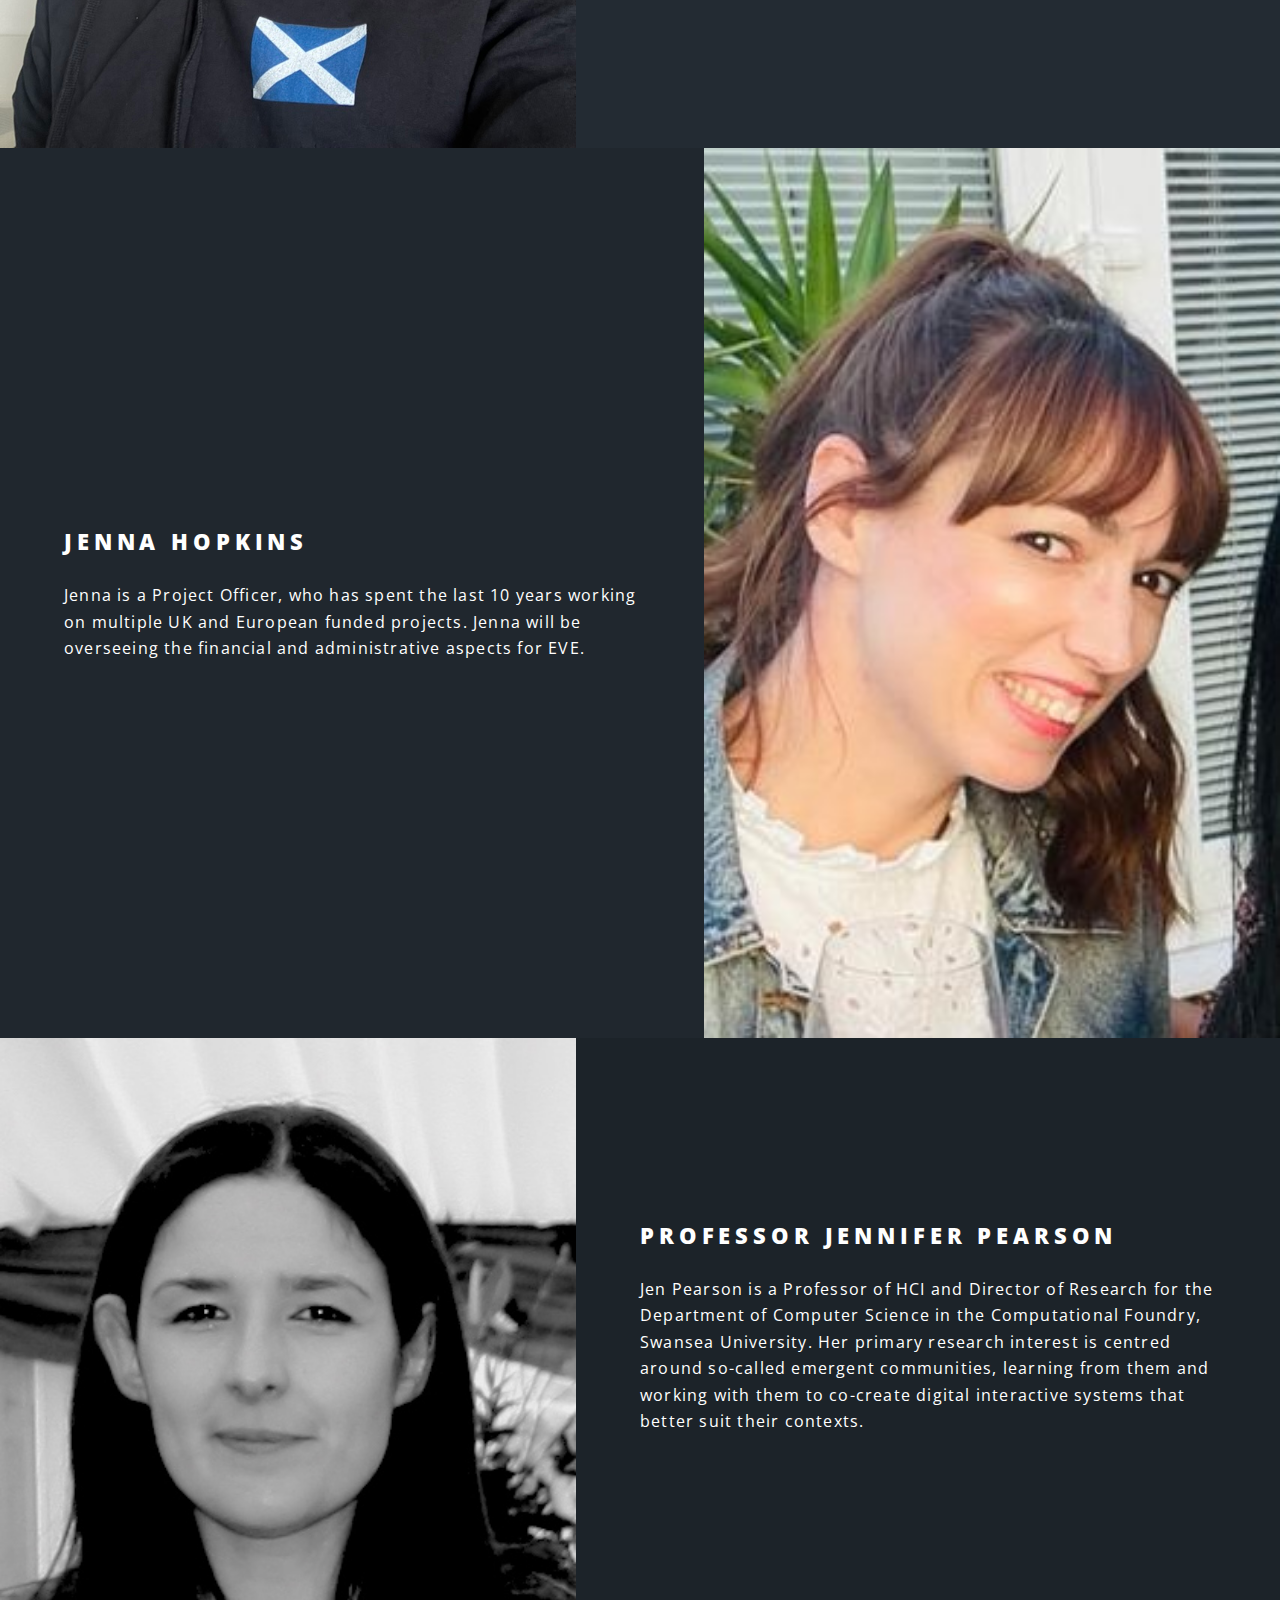
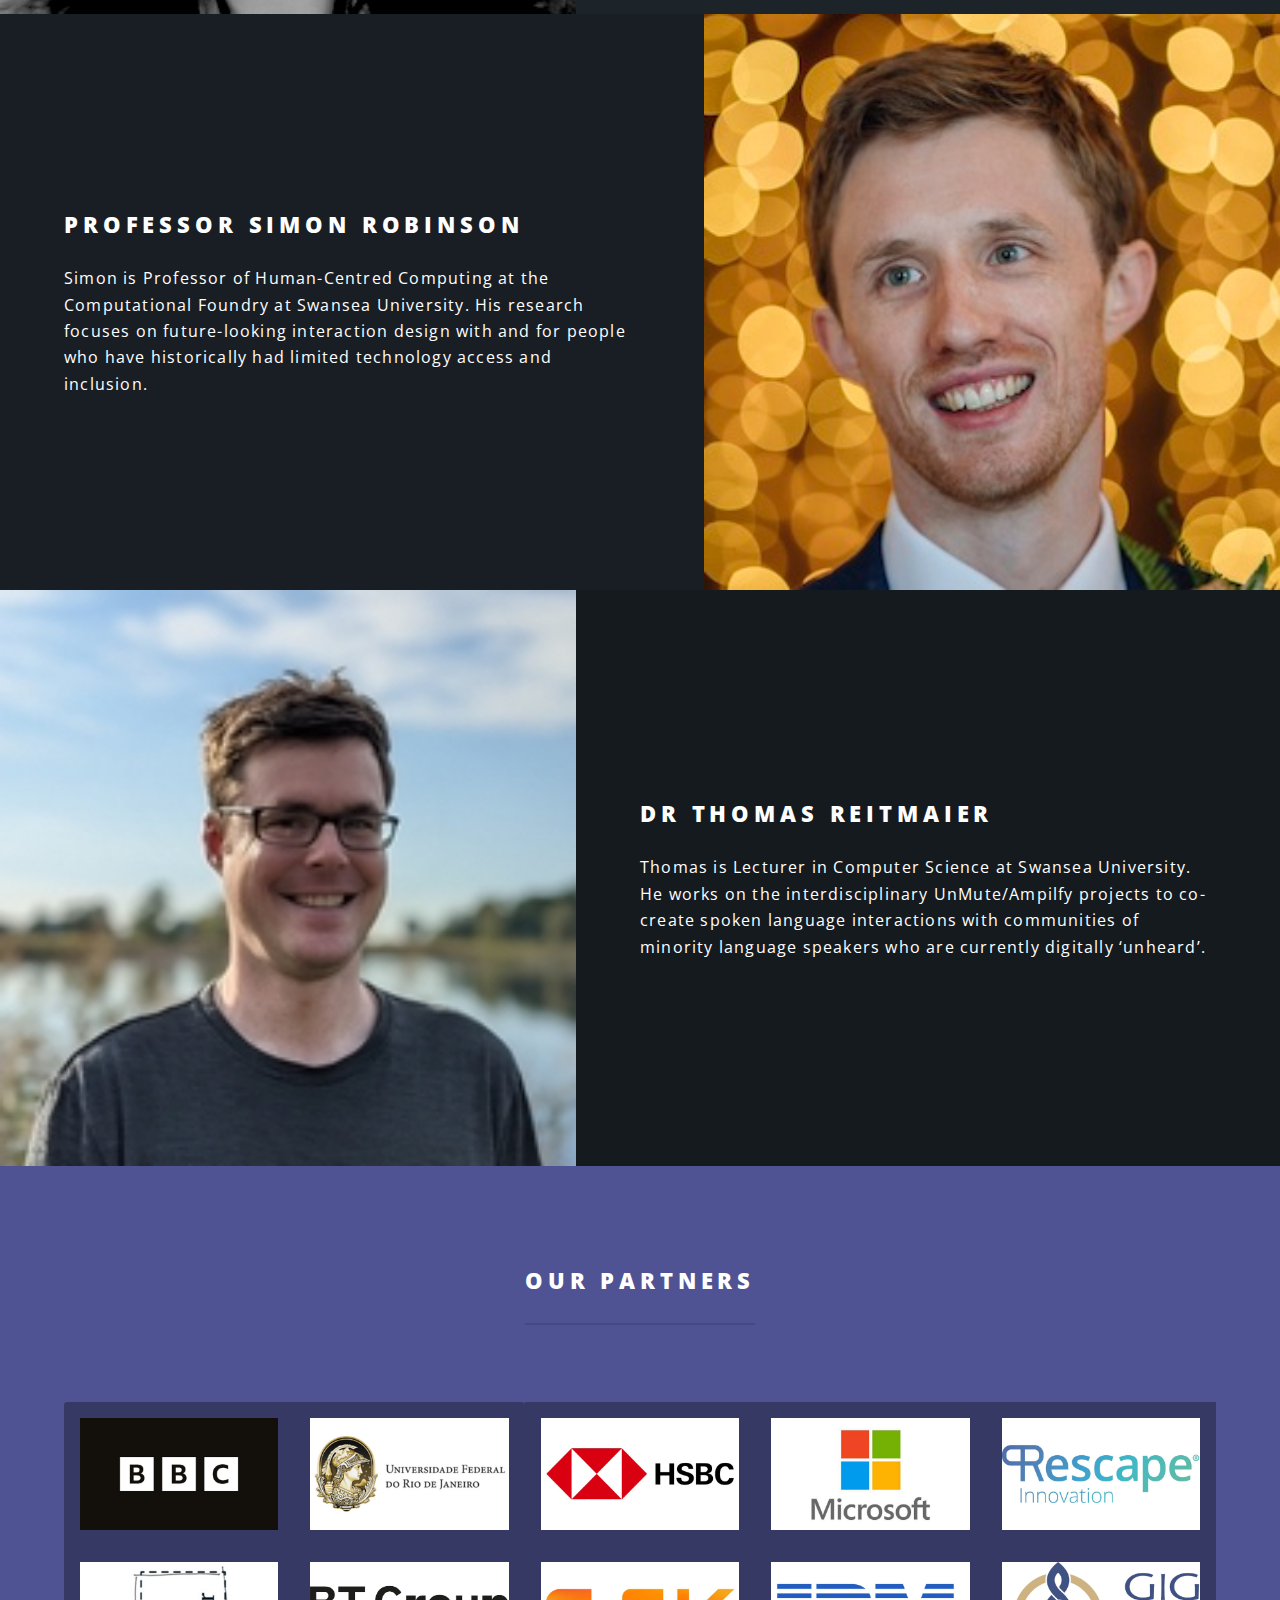
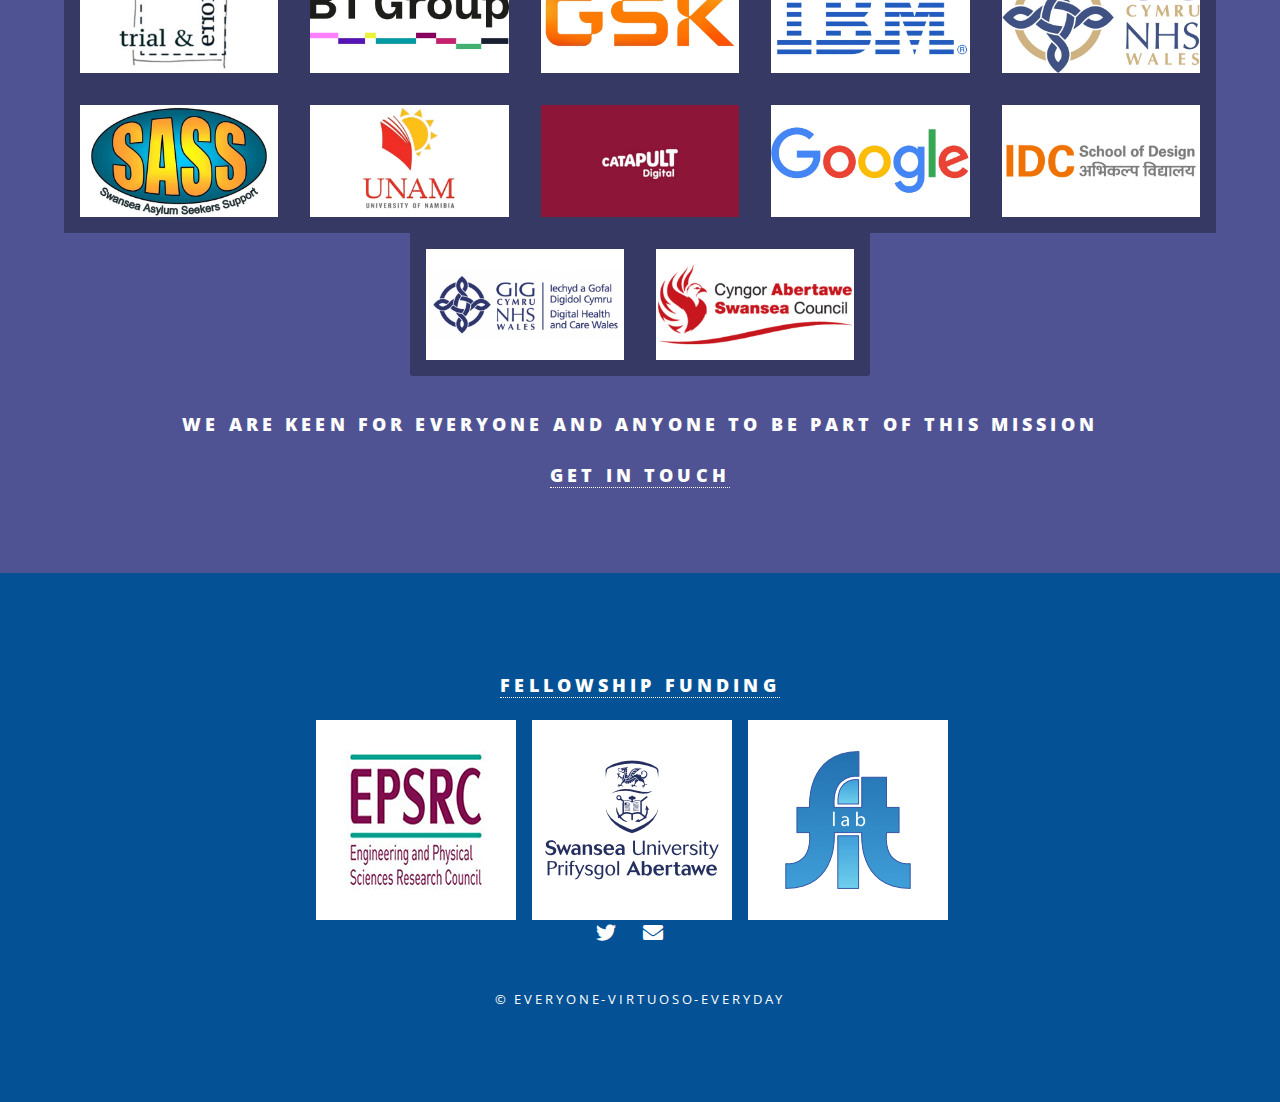
==== commit 514ee255: "changed index to main" ====
--- a/index.html
+++ b/index.html
@@ -1,30 +1,270 @@
 <!DOCTYPE HTML>
-<!--
-	Spectral by HTML5 UP
-	html5up.net | @ajlkn
-	Free for personal and commercial use under the CCA 3.0 license (html5up.net/license)
--->
 <html>
 	<head>
 		<title>Everyone-Virtuoso-Everyday</title>
 		<meta charset="utf-8" />
 		<meta name="viewport" content="width=device-width, initial-scale=1, user-scalable=no" />
-		<link rel="stylesheet" href="assets/css/main.css" />
+		<link rel="stylesheet" href="assets/css/main.css?ver=1.2" />
 		<noscript><link rel="stylesheet" href="assets/css/noscript.css" /></noscript>
 	</head>
 	<body class="landing is-preload">
 
 		<!-- Page Wrapper -->
-			<div id="page-wrapper">					
+			<div id="page-wrapper">
+
+				<!-- Header -->
+					<header id="header" class="alt">
+						<h1><a href="index.html">E-V-E</a></h1>
+						<nav id="nav">
+							<ul>
+								<li class="special">
+									<a href="#menu" class="menuToggle" id="menuText"><span>Menu</span></a>
+									<div id="menu">
+										<ul>
+											<li><a href="#Research">About EVE</a></li>
+											<li><a href="#TheTeam">The Team</a></li>
+											<li><a href="#Partners">Partners</a></li>
+											<li><a href="#getInTouch">Get in Touch</a></li>
+										</ul>
+									</div>
+								</li>
+							</ul>
+						</nav>
+					</header>
 
 				<!-- Banner -->
 					<section id="banner" >
+						
 						<div class="inner" >
-							<h2>Everyone-Virtuoso-Everyday <br><br> Coming Soon</h2>
+							<h2>Everyone-Virtuoso-Everyday</h2>
+							<p style="margin-top: 2em">Consider the sense of freedom, control, and creativity that people find in playing musical instruments, especially in close co-ordination with others.</p>
+							<p style="margin-top: 2em">Savour the wonder people feel in their moments of mastery and accomplishment in sports, medical care that saves a life, or research discoveries that have breakthrough qualities.</p>
+							<p style="margin-top: 2em">Imagine interactive AI tools bringing those qualities to everyone, in their everyday</p>
 							
-							<h3><a href="https://gow.epsrc.ukri.org/NGBOViewGrant.aspx?GrantRef=EP/Y010477/1">Fellowship Funding</a></h3>
+							<h3 style="margin-top: 2em">We are keen for everyone and anyone to be part of this mission</h3>
+							<h3><a href="mailto:helloEVE@swansea.ac.uk">GET IN TOUCH</a></h3>
+						</div>
+						
+						<a href="#Research" class="more scrolly">Learn More</a>
+					</section>
+
+				<!-- Research -->
+					<section id="Research" class="wrapper style1 special">
+						<div class="inner" >
+							<div class="major">
+								<h2>What is Everyone-Virtuoso-Everyday?</h2>
+								<p>This Fellowship will drive a further ambitious leap forward in thinking and practice by seeking to shape—and create—new forms of AI material—algorithms, interfaces and embodiment—through the pursuit of answers to a complex question: in what ways can we make life better for all with interactive digital-physical objects that channel their physical, emotional, cognitive and even spiritual capabilities as they make sense of and choreograph their lives. Our approach is one then that sees AI innovation driven by a deep consideration of those energies.</p>
+
+								<p>We use the phrase Everyone-Virtuoso-Everyday <b>(EVE)</b> to express the form of the interactive AI systems we are interested in, the context of their use and their outcomes. The work will involve innovating and evaluating instruments that will be mastered by those who learn to use them. People will use these instruments to “play out” their rich lived experiences and through this create performances that platform deep engagements, insights and understandings for themselves and others, enhancing everyday needs for connection, contribution and contentment.</p>
+
+								<p>The EVE paradigm focuses on non-expert users in their everyday contexts. For example, an inspiring piece of work is the PeopleLens—a sight assistance service—to enable a boy, blind from birth, to orchestrate a playful social situation (see video below).</p>
+
+								<p>While one of the threats to the adoption or efficacy of AI is certainly the lack of consideration of what it means to be a human and a preoccupation or idolisation of the machine as a higher power, there is another growing concern that the Fellowship will also address. Through our work over the last decade we have come to call this the “Designed in California” problem; i.e., the predominant design ethos of digital systems is shaped by the global-California that includes mainstream, affluent, educated, privileged users across the world – from Mumbai to Swansea. In this Fellowship, then,  wewill diversify and broaden the inclusion of voices less heard in AI innovation: those located in the Global South in locations such as the slums of Nairobi, townships of Cape Town and the favelas of Brazil. But you don’t have to go far from where the team is based—in Swansea—to find communities who are digitally excluded.</p>
+								
+								<div class="container">
+									<iframe src="https://www.youtube.com/embed/astmNfJHT4A?si=-qmPLs0WLT5W9sYQ" 
+											title="YouTube video player" 
+											frameborder="0" 
+											allow="accelerometer; autoplay; clipboard-write; encrypted-media; gyroscope; picture-in-picture; web-share" 
+											referrerpolicy="strict-origin-when-cross-origin" allowfullscreen>
+									</iframe>
+								</div>
+							</div>
+						</div>
+					</section>
+				
+				<!-- TheWork -->
+<!--
+					<section id="TheWork" class="wrapper style3 special">
+						<div class="inner">
+							<header class="major">
+								<h2>The Work</h2>
+								<p>Aliquam ut ex ut augue consectetur interdum. Donec amet imperdiet eleifend<br />
+								fringilla tincidunt. Nullam dui leo Aenean mi ligula, rhoncus ullamcorper.</p>
+							</header>
+							<ul class="features">
+								<li class="icon fa-paper-plane">
+									<h3>Project 1</h3>
+									<p>Augue consectetur sed interdum imperdiet et ipsum. Mauris lorem tincidunt nullam amet leo Aenean ligula consequat consequat.</p>
+								</li>
+								<li class="icon solid fa-laptop">
+									<h3>Project 2</h3>
+									<p>Augue consectetur sed interdum imperdiet et ipsum. Mauris lorem tincidunt nullam amet leo Aenean ligula consequat consequat.</p>
+								</li>
+								<li class="icon solid fa-code">
+									<h3>Project 3</h3>
+									<p>Augue consectetur sed interdum imperdiet et ipsum. Mauris lorem tincidunt nullam amet leo Aenean ligula consequat consequat.</p>
+								</li>
+								<li class="icon solid fa-headphones-alt">
+									<h3>Project 4</h3>
+									<p>Augue consectetur sed interdum imperdiet et ipsum. Mauris lorem tincidunt nullam amet leo Aenean ligula consequat consequat.</p>
+								</li>
+								<li class="icon fa-heart">
+									<h3>Project 5</h3>
+									<p>Augue consectetur sed interdum imperdiet et ipsum. Mauris lorem tincidunt nullam amet leo Aenean ligula consequat consequat.</p>
+								</li>
+								<li class="icon fa-flag">
+									<h3>Project 6</h3>
+									<p>Augue consectetur sed interdum imperdiet et ipsum. Mauris lorem tincidunt nullam amet leo Aenean ligula consequat consequat.</p>
+								</li>
+							</ul>
+						</div>
+					</section>
+-->
+				
+				<!-- TheTeam -->
+					<section id="TheTeam" class="wrapper style2 special">
+						<div class="inner">
+								<h2>The Research Team</h2>
+						</div>
+					</section>
+				
+					<section id="TheTeamList" class="wrapper alt style2">
+						<section class="spotlight">
+							<div class="image"><img src="images/Matt_Jones.jpg" alt="" /></div>
+							<div class="content">
+								<h2>Professor Matt Jones</h2>
+								<p>Matt Jones is the EPSRC Fellow leading this Programme. He is deeply committed to inclusive, diverse and responsible interactive AI to this end he is the Chief Operating Officer of <a href="https://rai.ac.uk/">Responsible AI UK</a> and on the leadership time of <a href="https://includeplus.org/">EPSRC’s Include+ Network</a>. His work is inspired and driven through long-term engagement in the Global Souths.</p>
+							</div>
+						</section>
+						
+						<section class="spotlight">
+							<div class="image"><img src="images/Gavin_Bailey.jpg" alt="" /></div>
+							<div class="content">
+								<h2>Dr Gavin Bailey</h2>
+								<p>Gavin is a research officer at Swansea University. He is the HCI researcher for this fellowship, exploring human-focused, inclusive and diverse interactive AI. 
+									Previously, Gavin worked alongside older adults, where self-powered sensors to encourage a growth mindset for ageing-well were developed.</p>
+							</div>
+						</section>
+						
+						<section class="spotlight">
+							<div class="image"><img src="images/zeyu.jpg" alt="" /></div>
+							<div class="content">
+								<h2>Zeyu Zhao</h2>
+								<p>Zeyu is a research officer at Swansea University, specialising in AI applications with a focus on speech technology and advancing speech recognition systems. As an active member of the speech recognition community, Zeyu contributes to the development and refinement of technologies that enhance human-computer interaction through voice. Currently, he is completing his PhD at the University of Edinburgh, where he has conducted in-depth research on speech recognition.</p>
+							</div>
+						</section>
+						
+						<section class="spotlight">
+							<div class="image"><img src="images/jenna.jpg" alt="" /></div>
+							<div class="content">
+								<h2>Jenna Hopkins</h2>
+								<p>Jenna is a Project Officer, who has spent the last 10 years working on multiple UK and European funded projects. Jenna will be overseeing the financial and administrative aspects for EVE.</p>
+							</div>
+						</section>
+						
+						<section class="spotlight">
+							<div class="image"><img src="images/jennifer-pearson.jpg" alt="" /></div>
+							<div class="content">
+								<h2>Professor Jennifer Pearson</h2>
+								<p>Jen Pearson is a Professor of HCI and Director of Research for the Department of Computer Science in the Computational Foundry, Swansea University. Her primary research interest is centred around so-called emergent communities, learning from them and working with them to co-create digital interactive systems that better suit their contexts.</p>
+							</div>
+						</section>
+						
+						<section class="spotlight">
+							<div class="image"><img src="images/simon-robinson.jpg" alt="" /></div>
+							<div class="content">
+								<h2>Professor Simon Robinson</h2>
+								<p>Simon is Professor of Human-Centred Computing at the Computational Foundry at Swansea University. His research focuses on future-looking interaction design with and for people who have historically had limited technology access and inclusion.</p>
+							</div>
+						</section>
+						
+						<section class="spotlight">
+							<div class="image"><img src="images/thomas-reitmaier.jpg" alt="" /></div>
+							<div class="content">
+								<h2>Dr Thomas Reitmaier</h2>
+								<p>Thomas is Lecturer in Computer Science at Swansea University. He works on the interdisciplinary UnMute/Ampilfy projects to co-create spoken language interactions with communities of minority language speakers who are currently digitally ‘unheard’.</p>
+							</div>
+						</section>
+					</section>
+				
+				
+				
+				<section id="Partners" class="wrapper style3 special">
+						<div class="inner" style="width: 90%">
+							<header class="major">
+								<h2>Our Partners</h2>
+							</header>
+							<ul class="partners">
+								<li>
+									<img src="images/partners/bbc.jpg" alt=""/>
+								</li>
+								<li>
+									<img src="images/partners/rio.jpg" alt=""/>
+								</li>
+								<li>
+									<img src="images/partners/hsbc.jpg" alt=""/>
+								</li>
+								<li>
+									<img src="images/partners/microsoft.jpg" alt=""/>
+								</li>
+								<li>
+									<img src="images/partners/rescape.jpg" alt=""/>
+								</li>
+								<li>
+									<img src="images/partners/trialanderror.jpg" alt=""/>
+								</li>
+								<li>
+									<img src="images/partners/btGroup.jpg" alt=""/>
+								</li>
+								<li>
+									<img src="images/partners/gsk.jpg" alt=""/>
+								</li>
+								<li>
+									<img src="images/partners/ibm.jpg" alt=""/>
+								</li>
+								<li>
+									<img src="images/partners/nhs.jpg" alt=""/>
+								</li>
+								<li>
+									<img src="images/partners/sass.jpg" alt=""/>
+								</li>
+								<li>
+									<img src="images/partners/unam.jpg" alt=""/>
+								</li>
+								<li>
+									<img src="images/partners/digiCatapult.jpg" alt=""/>
+								</li>
+								<li>
+									<img src="images/partners/google.jpg" alt=""/>
+								</li>
+								<li>
+									<img src="images/partners/idc.jpg" alt=""/>
+								</li>
+								<li>
+									<img src="images/partners/digiHealthCareWales.jpg" alt=""/>
+								</li>
+								<li>
+									<img src="images/partners/swansea.jpg" alt=""/>
+								</li>
+							</ul>
 							
-							<div id="newIcons">
+							<h3>We are keen for everyone and anyone to be part of this mission</h3>
+							<h3><a id="getInTouch" href="mailto:helloEVE@swansea.ac.uk">GET IN TOUCH</a></h3>
+						</div>
+					</section>
+				
+				
+
+				
+
+				<!-- CTA -->
+<!--
+					<section id="cta" class="wrapper style5 special">
+						<div class="major">
+							<header>
+								<h2>Publications</h2>
+								<p>Aliquam ut ex ut augue consectetur interdum endrerit imperdiet amet eleifend fringilla.</p>
+							</header>
+							
+						</div>
+					</section>
+-->
+
+				<!-- Footer -->
+					<footer id="footer">
+						<h3><a href="https://gow.epsrc.ukri.org/NGBOViewGrant.aspx?GrantRef=EP/Y010477/1">Fellowship Funding</a></h3>
+						<div id="newIcons">
 
 								<div class="new">
 									<img src="images/EPSRC.jpg" alt="" />
@@ -39,32 +279,16 @@
 								</div>
 
 							</div>
-							
-<!--
-							<ul class="icons" style="margin-top: 10em">
-								<li><img src="images/epsrc.png" alt="" /></li>
-								<li><img src="images/swansea-university.png" alt="" /></li>
-								<li><img src="images/fit-lab.png" alt="" /></li>
-							</ul>
--->
-
-							
-						</div>
-						
-						
-					</section>
-
-				
-				
-				
-				
-				
-
-				
-
-				
-
-				
+
+						<ul class="icons">
+							<li><a href="https://x.com/DelightfulApps" class="icon brands fa-twitter"><span class="label">X</span></a></li>
+							<li><a href="mailto:helloEVE@swansea.ac.uk" class="icon solid fa-envelope"><span class="label">Email</span></a></li>
+<!--							<li><a href="#" class="icon brands fa-github"><span class="label">Github</span></a></li>-->
+						</ul>
+						<ul class="copyright">
+							<li>&copy; Everyone-Virtuoso-Everyday</li>
+						</ul>
+					</footer>
 
 			</div>
 
--- a/assets/css/main.css
+++ b/assets/css/main.css
@@ -3724,8 +3724,8 @@
 		-ms-justify-content: center;
 		justify-content: center;
 		cursor: default;
-		height: 100vh !important;
-		min-height: 35em;
+/*		height: 100vh !important;*/
+		min-height: 100vh !important;
 		overflow: hidden;
 		position: relative;
 		text-align: center;
@@ -3776,8 +3776,9 @@
 			}
 
 		#banner p {
-			letter-spacing: 0.225em;
-			text-transform: uppercase;
+			letter-spacing: 0.1em;
+			font-weight: bold;
+/*			text-transform: uppercase;*/
 			width: 90%;
 			margin: 0 auto;
 		}
@@ -3853,12 +3854,12 @@
 			opacity: 0;
 		}
 
-		@media screen and (max-width: 736px) {
+		@media screen and (max-width: 936px) {
 
 			#banner {
 				padding: 7em 3em 5em 3em ;
 				height: auto;
-				min-height: 0;
+				min-height: 100vh;
 			}
 
 				#banner h2 {
@@ -3870,6 +3871,9 @@
 				}
 
 				#banner .more {
+					display: none;
+				}
+				#banner .more:after {
 					display: none;
 				}
 
